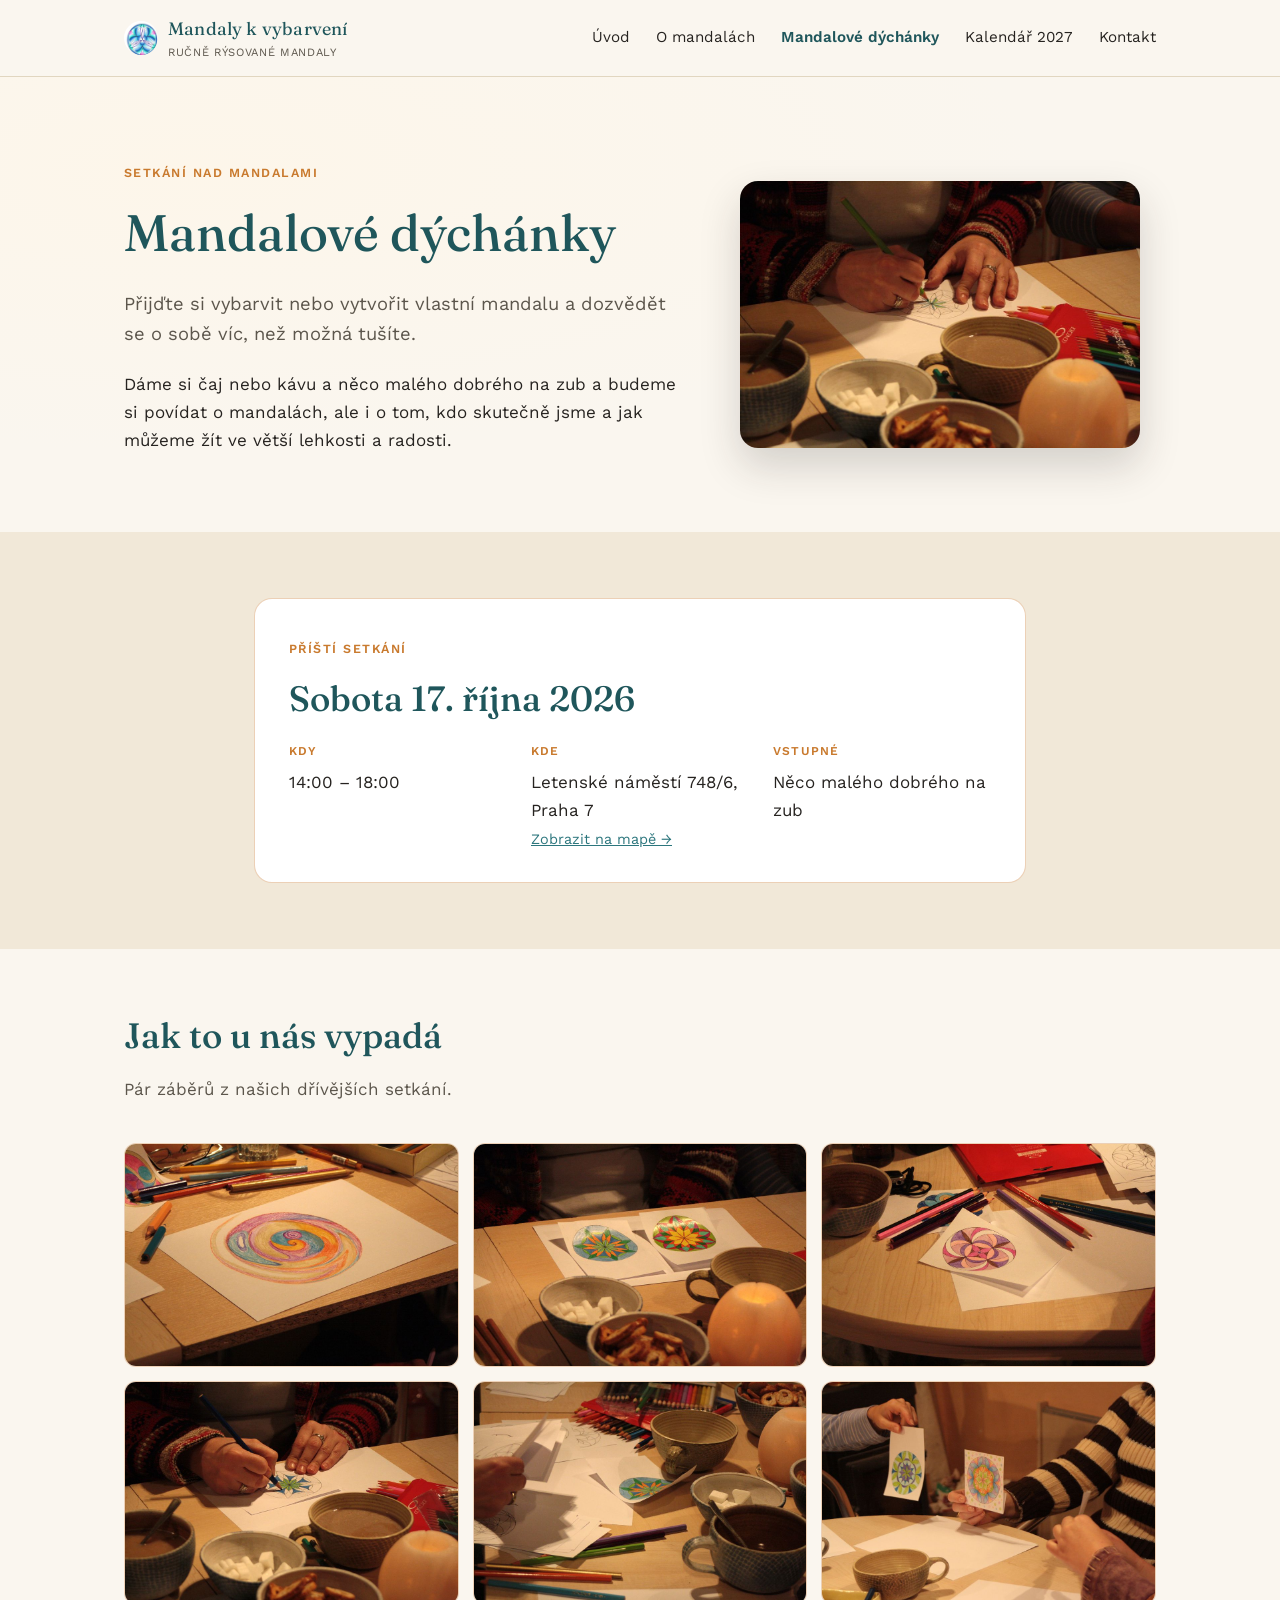
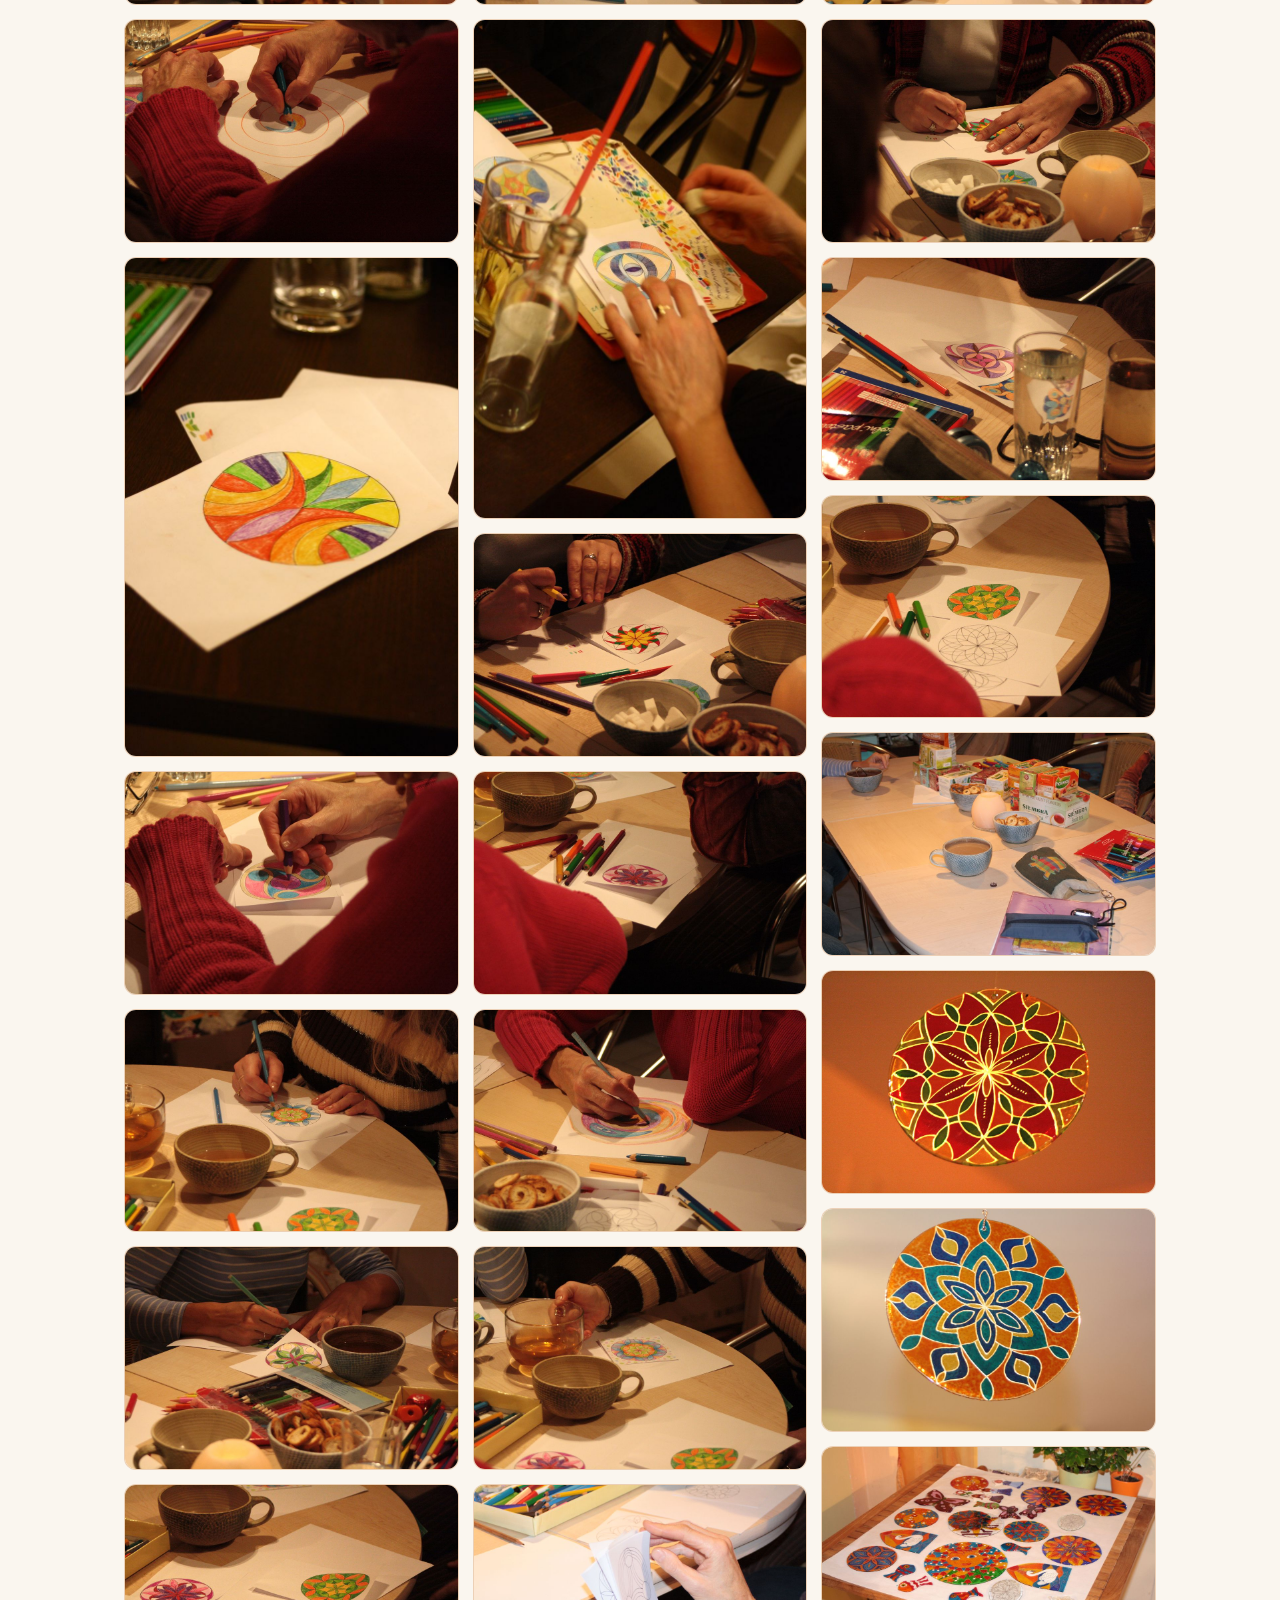
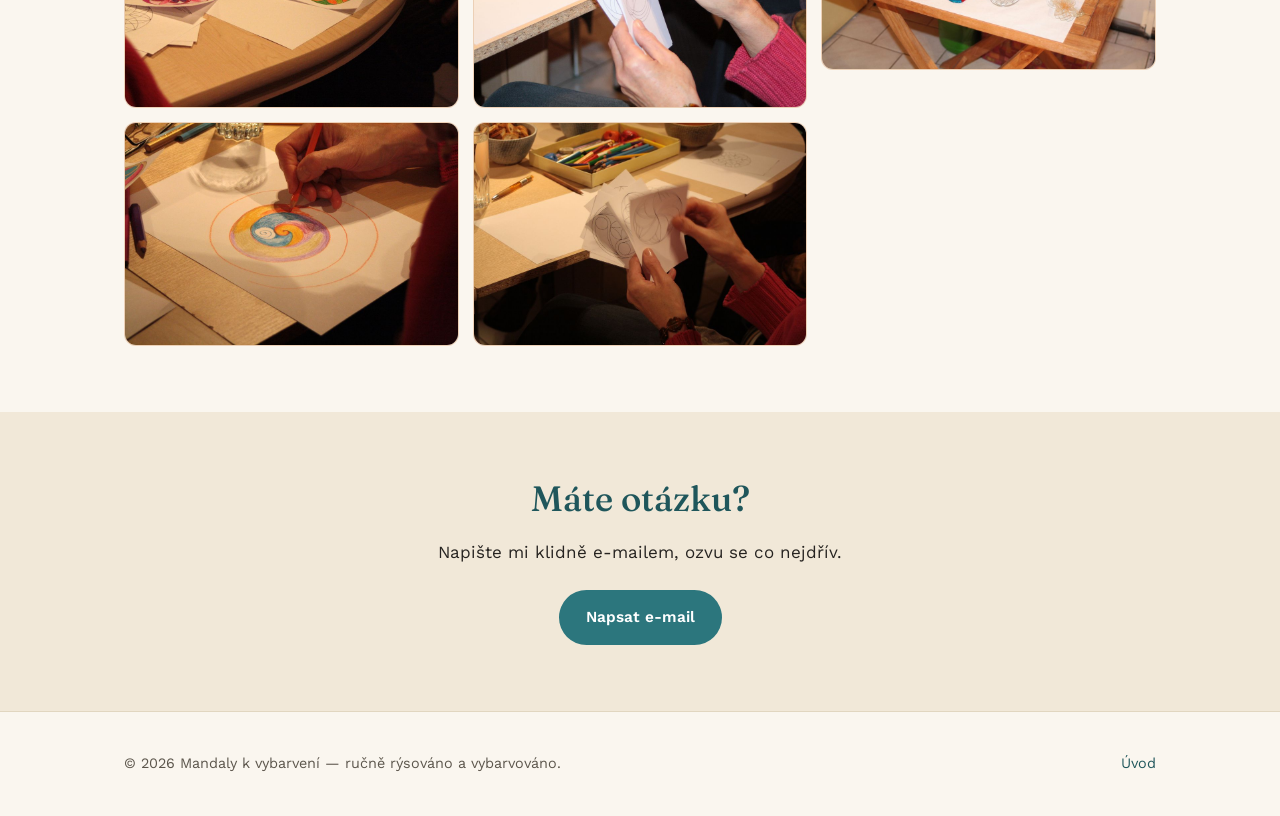
==== dychanky.html @ 91b12a10 "Přidat stránku Mandalové dýchánky s fotogalerií a termínem setkání - nová stránka dychanky.html (tex" ====
<!DOCTYPE html>
<html lang="cs">
<head>
<meta charset="UTF-8">
<meta name="viewport" content="width=device-width, initial-scale=1.0">
<title>Mandalové dýchánky — setkání nad mandalami | Mandaly k vybarvení</title>
<meta name="description" content="Mandalové dýchánky — přijďte si vybarvit nebo vytvořit vlastní mandalu, dát si čaj nebo kávu a povídat si o mandalách i o životě. Příští setkání 17. 10. 2026, Praha 7.">
<link rel="preconnect" href="https://fonts.googleapis.com">
<link rel="preconnect" href="https://fonts.gstatic.com" crossorigin>
<link href="https://fonts.googleapis.com/css2?family=Fraunces:opsz,wght@9..144,400;9..144,500;9..144,600&family=Work+Sans:wght@400;500;600&display=swap" rel="stylesheet">
<link rel="stylesheet" href="assets/style.css">
</head>
<body>

<header class="site-header">
  <div class="wrap">
    <a class="brand" href="index.html">
      <img class="mark" src="assets/logo-mark.jpg" alt="Mandaly k vybarvení — logo" width="34" height="34">
      <span>
        <span class="brand-name">Mandaly k vybarvení</span>
        <span class="brand-tagline">Ručně rýsované mandaly</span>
      </span>
    </a>
    <button class="nav-toggle" aria-label="Otevřít menu" onclick="document.querySelector('.main-nav').classList.toggle('open')">☰</button>
    <nav class="main-nav">
      <a href="index.html">Úvod</a>
      <a href="o-mandalach.html">O mandalách</a>
      <a href="dychanky.html" class="current">Mandalové dýchánky</a>
      <a href="kalendar.html">Kalendář 2027</a>
      <a href="index.html#kontakt">Kontakt</a>
    </nav>
  </div>
</header>

<section class="hero" style="padding-bottom:60px;">
  <div class="wrap hero-flex">
    <div class="hero-inner">
      <span class="eyebrow">Setkání nad mandalami</span>
      <h1>Mandalové dýchánky</h1>
      <p class="lede">Přijďte si vybarvit nebo vytvořit vlastní mandalu a dozvědět se o sobě víc, než možná tušíte.</p>
      <p>Dáme si čaj nebo kávu a něco malého dobrého na zub a budeme si povídat o mandalách, ale i o tom, kdo skutečně jsme a jak můžeme žít ve větší lehkosti a radosti.</p>
    </div>
    <div class="hero-photo wide">
      <img src="assets/dychanky/dychanek-02.jpg" alt="Vybarvování mandaly u šálku čaje" width="1000" height="667">
    </div>
  </div>
</section>

<section class="alt" id="setkani">
  <div class="wrap" style="max-width:820px;">
    <div class="event">
      <span class="eyebrow">Příští setkání</span>
      <h2>Sobota 17. října 2026</h2>
      <div class="event-facts">
        <div>
          <span class="label">Kdy</span>
          <p>14:00 – 18:00</p>
        </div>
        <div>
          <span class="label">Kde</span>
          <p>Letenské náměstí 748/6, Praha 7</p>
          <p><a href="https://www.google.com/maps/search/?api=1&amp;query=Letensk%C3%A9+n%C3%A1m%C4%9Bst%C3%AD+748%2F6+Praha+7" target="_blank" rel="noopener">Zobrazit na mapě →</a></p>
        </div>
        <div>
          <span class="label">Vstupné</span>
          <p>Něco malého dobrého na zub</p>
        </div>
      </div>
    </div>
  </div>
</section>

<section>
  <div class="wrap">
    <div class="section-head">
      <h2>Jak to u nás vypadá</h2>
      <p>Pár záběrů z našich dřívějších setkání.</p>
    </div>
    <div class="photo-wall">
      <img loading="lazy" src="assets/dychanky/dychanek-01.jpg" alt="Vybarvená spirálová mandala na stole" width="1000" height="667">
      <img loading="lazy" src="assets/dychanky/dychanek-03.jpg" alt="Vybarvování mandaly u čaje se svíčkou" width="1000" height="667">
      <img loading="lazy" src="assets/dychanky/dychanek-04.jpg" alt="Vybarvování mandaly pastelkami" width="1000" height="667">
      <img loading="lazy" src="assets/dychanky/dychanek-09.jpg" alt="Hotová barevná mandala na papíře" width="668" height="1000">
      <img loading="lazy" src="assets/dychanky/dychanek-05.jpg" alt="Vybarvování mandaly pastelkami" width="1000" height="667">
      <img loading="lazy" src="assets/dychanky/dychanek-06.jpg" alt="Vybarvování mandaly vedle šálku čaje" width="1000" height="667">
      <img loading="lazy" src="assets/dychanky/dychanek-07.jpg" alt="Stůl s pastelkami, čajem a mandalami" width="1000" height="667">
      <img loading="lazy" src="assets/dychanky/dychanek-08.jpg" alt="Dvě vybarvené mandaly na stole" width="1000" height="667">
      <img loading="lazy" src="assets/dychanky/dychanek-10.jpg" alt="Vybarvování spirálové mandaly" width="1000" height="667">
      <img loading="lazy" src="assets/dychanky/dychanek-11.jpg" alt="Vybarvené mandaly, čaj a svíčka na stole" width="1000" height="667">
      <img loading="lazy" src="assets/dychanky/dychanek-12.jpg" alt="Stůl s pastelkami a rozdělanými mandalami" width="1000" height="667">
      <img loading="lazy" src="assets/dychanky/dychanek-18.jpg" alt="Vybarvování mandaly na papíře" width="668" height="1000">
      <img loading="lazy" src="assets/dychanky/dychanek-13.jpg" alt="Vybarvování mandaly barevnými pastelkami" width="1000" height="667">
      <img loading="lazy" src="assets/dychanky/dychanek-14.jpg" alt="Vybarvená mandala a pastelky na stole" width="1000" height="667">
      <img loading="lazy" src="assets/dychanky/dychanek-15.jpg" alt="Vybarvování barevné spirálové mandaly" width="1000" height="667">
      <img loading="lazy" src="assets/dychanky/dychanek-16.jpg" alt="Čaj a vybarvené mandaly na stole" width="1000" height="667">
      <img loading="lazy" src="assets/dychanky/dychanek-19.jpg" alt="Ruce s kartičkami s mandalami" width="1000" height="667">
      <img loading="lazy" src="assets/dychanky/dychanek-20.jpg" alt="Prohlížení kartiček s mandalami" width="1000" height="667">
      <img loading="lazy" src="assets/dychanky/dychanek-17.jpg" alt="Vybarvená mandala na stole s pastelkami" width="1000" height="667">
      <img loading="lazy" src="assets/dychanky/dychanek-21.jpg" alt="Ukázka hotových vybarvených mandal" width="1000" height="667">
      <img loading="lazy" src="assets/dychanky/dychanek-22.jpg" alt="Vybarvování mandaly u čaje" width="1000" height="667">
      <img loading="lazy" src="assets/dychanky/dychanek-23.jpg" alt="Pastelky a vybarvená mandala" width="1000" height="667">
      <img loading="lazy" src="assets/dychanky/dychanek-24.jpg" alt="Vybarvená a nevybarvená mandala na stole" width="1000" height="667">
      <img loading="lazy" src="assets/dychanky/dychanek-28.jpg" alt="Prostřený stůl s čajem, kávou a pastelkami" width="1000" height="667">
      <img loading="lazy" src="assets/dychanky/dychanek-25.jpg" alt="Červená mandala malovaná na sklo" width="1000" height="667">
      <img loading="lazy" src="assets/dychanky/dychanek-26.jpg" alt="Modro-oranžová mandala malovaná na sklo" width="1000" height="667">
      <img loading="lazy" src="assets/dychanky/dychanek-27.jpg" alt="Stůl s mandalami malovanými na sklo" width="1000" height="667">
    </div>
  </div>
</section>

<section class="alt" id="kontakt">
  <div class="wrap" style="max-width:640px; text-align:center;">
    <h2>Máte otázku?</h2>
    <p>Napište mi klidně e-mailem, ozvu se co nejdřív.</p>
    <div class="btn-row" style="justify-content:center;">
      <a class="btn btn-primary" href="mailto:kajakofra@gmail.com?subject=Dotaz%20k%20Mandalov%C3%BDm%20d%C3%BDch%C3%A1nk%C5%AFm">Napsat e-mail</a>
    </div>
  </div>
</section>

<footer>
  <div class="wrap">
    <span>© <span id="year"></span> Mandaly k vybarvení — ručně rýsováno a vybarvováno.</span>
    <a href="index.html">Úvod</a>
  </div>
</footer>

<script>document.getElementById('year').textContent = new Date().getFullYear();</script>
</body>
</html>
---- assets/style.css ----
:root {
  --bg: #faf6ef;
  --bg-soft: #f1e8d8;
  --bg-card: #ffffff;
  --ink: #262320;
  --ink-soft: #5c564c;
  --ink-faint: #8a8271;
  --primary: #2c767d;
  --primary-dark: #1f565b;
  --accent: #c97a2e;
  --accent-soft: #ecd6b5;
  --line: #e1d6c0;
  --line-accent: rgba(201, 122, 46, 0.35);
  --max: 1080px;
  --radius: 18px;
}

* { box-sizing: border-box; }

html { scroll-behavior: smooth; }

body {
  margin: 0;
  background: var(--bg);
  color: var(--ink);
  font-family: "Work Sans", -apple-system, BlinkMacSystemFont, "Segoe UI", sans-serif;
  font-size: 17px;
  line-height: 1.65;
}

h1, h2, h3, .serif {
  font-family: "Fraunces", Georgia, serif;
  font-weight: 500;
  color: var(--primary-dark);
  line-height: 1.2;
  margin: 0 0 0.5em;
}

h1 { font-size: clamp(2.1rem, 4vw, 3.2rem); font-weight: 460; }
h2 { font-size: clamp(1.6rem, 3vw, 2.2rem); }
h3 { font-size: 1.25rem; }

p { margin: 0 0 1.1em; }

a { color: var(--primary); }

.wrap {
  max-width: var(--max);
  margin: 0 auto;
  padding: 0 24px;
}

/* Header */
.site-header {
  position: sticky;
  top: 0;
  z-index: 50;
  background: var(--bg);
  border-bottom: 1px solid var(--line);
}

.site-header .wrap {
  display: flex;
  align-items: center;
  justify-content: space-between;
  padding-top: 14px;
  padding-bottom: 14px;
  gap: 20px;
}

.brand {
  display: flex;
  align-items: center;
  gap: 10px;
  text-decoration: none;
  color: var(--primary-dark);
}

.brand .mark {
  width: 34px; height: 34px; flex: none;
  border-radius: 50%;
  object-fit: cover;
  display: block;
}

.brand-name {
  font-family: "Fraunces", serif;
  font-size: 1.12rem;
  letter-spacing: 0.01em;
}

.brand-tagline {
  display: block;
  font-family: "Work Sans", sans-serif;
  font-size: 0.7rem;
  letter-spacing: 0.06em;
  text-transform: uppercase;
  color: var(--ink-soft);
}

nav.main-nav { display: flex; align-items: center; gap: 26px; }

nav.main-nav a {
  text-decoration: none;
  color: var(--ink);
  font-size: 0.95rem;
}

nav.main-nav a.current { color: var(--primary-dark); font-weight: 600; }

.nav-toggle {
  display: none;
  background: none;
  border: none;
  font-size: 1.6rem;
  color: var(--primary-dark);
  cursor: pointer;
}

@media (max-width: 980px) {
  nav.main-nav {
    position: fixed;
    top: 0; left: 0; right: 0; bottom: 0;
    background: var(--bg);
    flex-direction: column;
    align-items: flex-start;
    padding: 96px 24px 24px;
    gap: 20px;
    visibility: hidden;
    opacity: 0;
    transition: opacity 0.2s ease;
    border-bottom: 1px solid var(--line);
  }
  nav.main-nav.open { visibility: visible; opacity: 1; }
  .nav-toggle { display: block; }
}

/* Buttons */
.btn {
  display: inline-block;
  padding: 14px 26px;
  border-radius: 999px;
  text-decoration: none;
  font-size: 0.96rem;
  font-weight: 600;
  transition: transform 0.15s ease, box-shadow 0.15s ease, background 0.15s ease;
  border: 1px solid transparent;
  text-align: center;
}

.btn:hover { transform: translateY(-1px); }

.btn-primary { background: var(--primary); color: #fff; }
.btn-primary:hover { background: var(--primary-dark); }

.btn-accent { background: var(--accent); color: #fff; }
.btn-accent:hover { background: #a9611f; }

.btn-ghost {
  background: transparent;
  border-color: var(--primary);
  color: var(--primary-dark);
}

.btn-row { display: flex; flex-wrap: wrap; gap: 14px; margin-top: 24px; }

.btn-small { padding: 9px 18px; font-size: 0.85rem; }

/* Hero */
.hero {
  position: relative;
  padding: 80px 0 90px;
  overflow: hidden;
  background: radial-gradient(ellipse at 15% 20%, #fdf6ea 0%, var(--bg) 55%);
}

.hero-flex {
  position: relative;
  display: flex;
  align-items: center;
  gap: 56px;
}

.hero-inner { flex: 1 1 480px; max-width: 560px; }

.hero-photo { flex: 0 0 auto; width: 320px; }

@media (max-width: 860px) {
  .hero-flex { flex-direction: column-reverse; gap: 36px; }
  .hero-inner { max-width: 100%; }
  .hero-photo { width: 240px; }
}

/* reveal circle: hover swaps black-and-white for colored */
.reveal {
  position: relative;
  aspect-ratio: 1 / 1;
  border-radius: 50%;
  overflow: hidden;
  box-shadow: 0 0 0 1px var(--line), 0 22px 50px -20px rgba(38, 35, 31, 0.3);
  cursor: pointer;
}

.reveal img {
  width: 100%; height: 100%; object-fit: cover;
  position: absolute; inset: 0;
}

.reveal .bw { opacity: 1; transition: opacity 0.7s ease; }
.reveal .col { opacity: 0; transition: opacity 0.7s ease; }
.reveal:hover .bw, .reveal.on .bw { opacity: 0; }
.reveal:hover .col, .reveal.on .col { opacity: 1; }

.reveal-tag {
  position: absolute; bottom: 14px; left: 50%; transform: translateX(-50%);
  background: rgba(250, 246, 239, 0.9);
  border: 1px solid var(--line); border-radius: 20px;
  padding: 6px 14px; font-size: 0.75rem;
  letter-spacing: 0.04em; color: var(--ink-soft);
  pointer-events: none;
}

.eyebrow {
  display: inline-block;
  font-size: 0.78rem;
  letter-spacing: 0.12em;
  text-transform: uppercase;
  color: var(--accent);
  font-weight: 600;
  margin-bottom: 18px;
}

.lede { font-size: 1.15rem; color: var(--ink-soft); max-width: 560px; }

/* Sections */
section { padding: 66px 0; }
section.alt { background: var(--bg-soft); }
.section-head { max-width: 640px; margin-bottom: 40px; }
.section-head p { color: var(--ink-soft); }

hr.rule { border: 0; border-top: 1px solid var(--line); margin: 0; }

/* Cards / grid */
.grid {
  display: grid;
  gap: 24px;
  grid-template-columns: repeat(auto-fit, minmax(230px, 1fr));
}

.card {
  background: var(--bg-card);
  border: 1px solid var(--line-accent);
  border-radius: var(--radius);
  padding: 28px;
}

.card h3 { margin-bottom: 10px; }
.card p:last-child { margin-bottom: 0; }

.grid-2 { grid-template-columns: 1fr 1fr; }
.grid-3 { grid-template-columns: 1fr 1fr 1fr; }
.grid-wide { grid-template-columns: 1.3fr 1fr; align-items: start; }
.grid-story { grid-template-columns: 220px 1fr; gap: 48px; }
.grid-about { grid-template-columns: 240px 1fr; gap: 36px; align-items: center; }

@media (max-width: 700px) {
  .grid-2, .grid-3, .grid-wide, .grid-story, .grid-about { grid-template-columns: 1fr; }
}

.about-photo {
  width: 100%;
  aspect-ratio: 1 / 1;
  object-fit: cover;
  border-radius: var(--radius);
  box-shadow: 0 18px 40px rgba(38, 35, 31, 0.18);
  display: block;
}

/* Event card (Mandalové dýchánky) */
.hero-photo.wide { width: 400px; }
.hero-photo.wide img {
  width: 100%;
  height: auto;
  aspect-ratio: 3 / 2;
  object-fit: cover;
  border-radius: var(--radius);
  box-shadow: 0 18px 40px rgba(38, 35, 31, 0.18);
  display: block;
}
@media (max-width: 860px) { .hero-photo.wide { width: 100%; max-width: 420px; } }

.event {
  background: var(--bg-card);
  border: 1px solid var(--line-accent);
  border-radius: var(--radius);
  padding: 34px 34px 30px;
}

.event h2 { margin-bottom: 22px; }

.event-facts {
  display: grid;
  gap: 24px;
  grid-template-columns: repeat(3, 1fr);
}

.event-facts .label {
  display: block;
  font-size: 0.75rem;
  letter-spacing: 0.1em;
  text-transform: uppercase;
  color: var(--accent);
  font-weight: 600;
  margin-bottom: 6px;
}

.event-facts p { margin: 0; }
.event-facts a { font-size: 0.9rem; }

@media (max-width: 700px) {
  .event { padding: 26px 22px; }
  .event-facts { grid-template-columns: 1fr; gap: 18px; }
}

/* Photo wall (masonry columns keep each photo's own proportions) */
.photo-wall { column-count: 3; column-gap: 14px; }

.photo-wall img {
  width: 100%;
  height: auto;
  display: block;
  margin: 0 0 14px;
  break-inside: avoid;
  border-radius: 12px;
  border: 1px solid var(--line-accent);
  background: #fff;
}

@media (max-width: 860px) { .photo-wall { column-count: 2; } }

/* Quotes */
.quote {
  background: var(--bg-card);
  border-left: 3px solid var(--accent);
  border-radius: 0 var(--radius) var(--radius) 0;
  padding: 22px 26px;
}

.quote p { font-style: italic; color: var(--ink); margin-bottom: 0; }

.quote-strip {
  display: grid;
  gap: 18px;
  grid-template-columns: repeat(auto-fit, minmax(240px, 1fr));
}

/* Nav / path cards on landing */
.path-grid {
  display: grid;
  gap: 24px;
  grid-template-columns: repeat(auto-fit, minmax(250px, 1fr));
}

.path-card {
  display: block;
  text-decoration: none;
  color: inherit;
  background: var(--bg-card);
  border: 1px solid var(--line-accent);
  border-radius: var(--radius);
  padding: 32px 28px;
  transition: box-shadow 0.2s ease, transform 0.2s ease;
}

.path-card:hover {
  box-shadow: 0 12px 30px rgba(38, 74, 74, 0.1);
  transform: translateY(-3px);
}

.path-card .kicker {
  font-size: 0.75rem;
  letter-spacing: 0.1em;
  text-transform: uppercase;
  color: var(--accent);
  font-weight: 600;
}

.path-card .arrow { color: var(--primary); font-weight: 600; }

/* Mandala image gallery */
.gallery {
  display: grid;
  gap: 20px;
  grid-template-columns: repeat(auto-fit, minmax(180px, 1fr));
}

.gallery img {
  width: 100%;
  aspect-ratio: 1 / 1;
  object-fit: cover;
  border-radius: var(--radius);
  border: 1px solid var(--line-accent);
  background: #fff;
  display: block;
}

/* Filmstrip: 12-month thumbnail grid */
.filmstrip-head {
  display: flex; justify-content: space-between; align-items: baseline;
  margin-bottom: 22px; flex-wrap: wrap; gap: 8px;
}

.filmstrip {
  display: grid;
  grid-template-columns: repeat(6, 1fr);
  gap: 14px;
}

@media (max-width: 860px) { .filmstrip { grid-template-columns: repeat(3, 1fr); } }
@media (max-width: 500px) { .filmstrip { grid-template-columns: repeat(2, 1fr); } }

.film-card {
  background: var(--bg-card);
  border: 1px solid var(--line-accent);
  border-radius: 8px;
  overflow: hidden;
}

.film-card img {
  width: 100%;
  aspect-ratio: 1 / 1;
  object-fit: cover;
  object-position: top;
  display: block;
}

.film-cap {
  display: flex; justify-content: space-between;
  padding: 8px 10px; font-size: 0.72rem;
  color: var(--ink-soft); letter-spacing: 0.02em;
}

/* Product / pricing cards */
.products {
  display: grid;
  gap: 20px;
  grid-template-columns: repeat(2, 1fr);
}

@media (max-width: 700px) {
  .products { grid-template-columns: 1fr; }
}

.product-card {
  background: var(--bg-card);
  border: 1px solid var(--line-accent);
  border-radius: var(--radius);
  padding: 26px 26px 24px;
  display: flex; flex-direction: column; gap: 14px;
}

.product-top { display: flex; justify-content: space-between; align-items: flex-start; gap: 10px; }

.tag {
  font-size: 0.68rem; letter-spacing: 0.06em; text-transform: uppercase;
  padding: 4px 10px; border-radius: 20px; white-space: nowrap;
  background: rgba(44, 118, 125, 0.12); color: var(--primary-dark);
  font-weight: 600;
}

.product-card .desc { color: var(--ink-soft); font-size: 0.92rem; flex: 1; }

.priceline {
  display: flex; align-items: baseline; gap: 8px;
  padding-top: 10px; border-top: 1px solid var(--line);
}

.priceline .price { font-size: 1.5rem; font-family: "Fraunces", serif; color: var(--ink); }
.priceline .priceunit { font-size: 0.78rem; color: var(--ink-faint); }

.btn-pair { display: flex; flex-direction: column; gap: 8px; }
.btn-pair .btn {
  display: flex; flex-direction: column; align-items: flex-start; gap: 2px;
  padding: 10px 18px; border-radius: 12px;
}
.btn-sub { font-size: 0.72rem; font-weight: 400; opacity: 0.85; }

/* Steps */
.steps {
  display: grid;
  grid-template-columns: repeat(3, 1fr);
  gap: 24px;
}

@media (max-width: 760px) { .steps { grid-template-columns: 1fr; } }

.step { border-top: 2px solid var(--primary); padding-top: 14px; }
.step .stepnum { font-size: 0.8rem; color: var(--primary); margin-bottom: 8px; font-weight: 600; letter-spacing: 0.04em; }
.step h4 { font-family: "Fraunces", serif; font-weight: 500; font-size: 1.1rem; margin-bottom: 6px; color: var(--primary-dark); }
.step p { color: var(--ink-soft); font-size: 0.92rem; margin: 0; }

/* FAQ */
.faq-item { border-bottom: 1px solid var(--line); }
.faq-item summary {
  width: 100%; list-style: none; cursor: pointer;
  padding: 18px 0; display: flex; justify-content: space-between; align-items: center; gap: 16px;
  font-family: "Work Sans", sans-serif; font-size: 1rem; font-weight: 600; color: var(--ink);
}
.faq-item summary::-webkit-details-marker { display: none; }
.faq-item .plus { color: var(--primary); font-size: 1.2rem; flex: none; transition: transform 0.2s ease; }
.faq-item[open] .plus { transform: rotate(45deg); }
.faq-a { padding: 0 0 20px; color: var(--ink-soft); font-size: 0.92rem; max-width: 64ch; }

/* Footer */
footer {
  border-top: 1px solid var(--line);
  padding: 40px 0;
  color: var(--ink-soft);
  font-size: 0.9rem;
}

footer .wrap {
  display: flex;
  flex-wrap: wrap;
  gap: 16px;
  justify-content: space-between;
  align-items: center;
}

footer a { color: var(--primary-dark); text-decoration: none; }
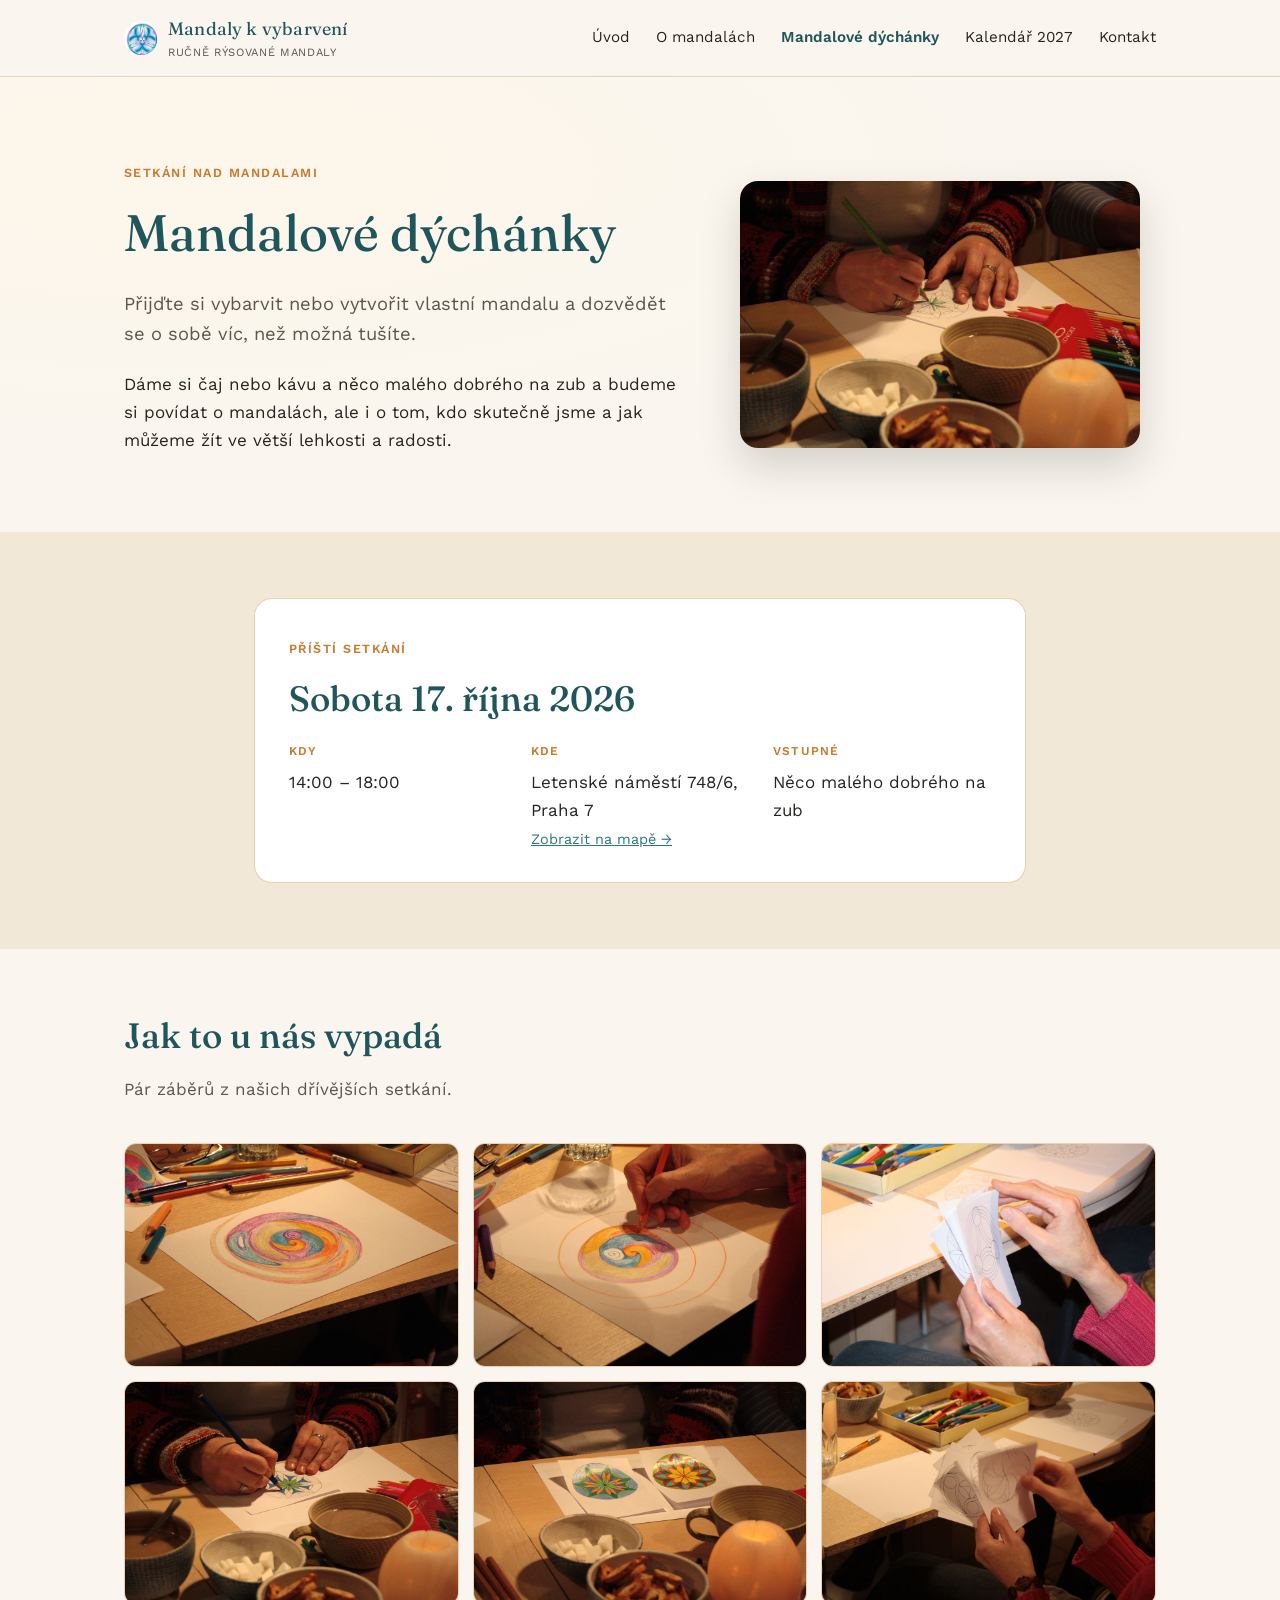
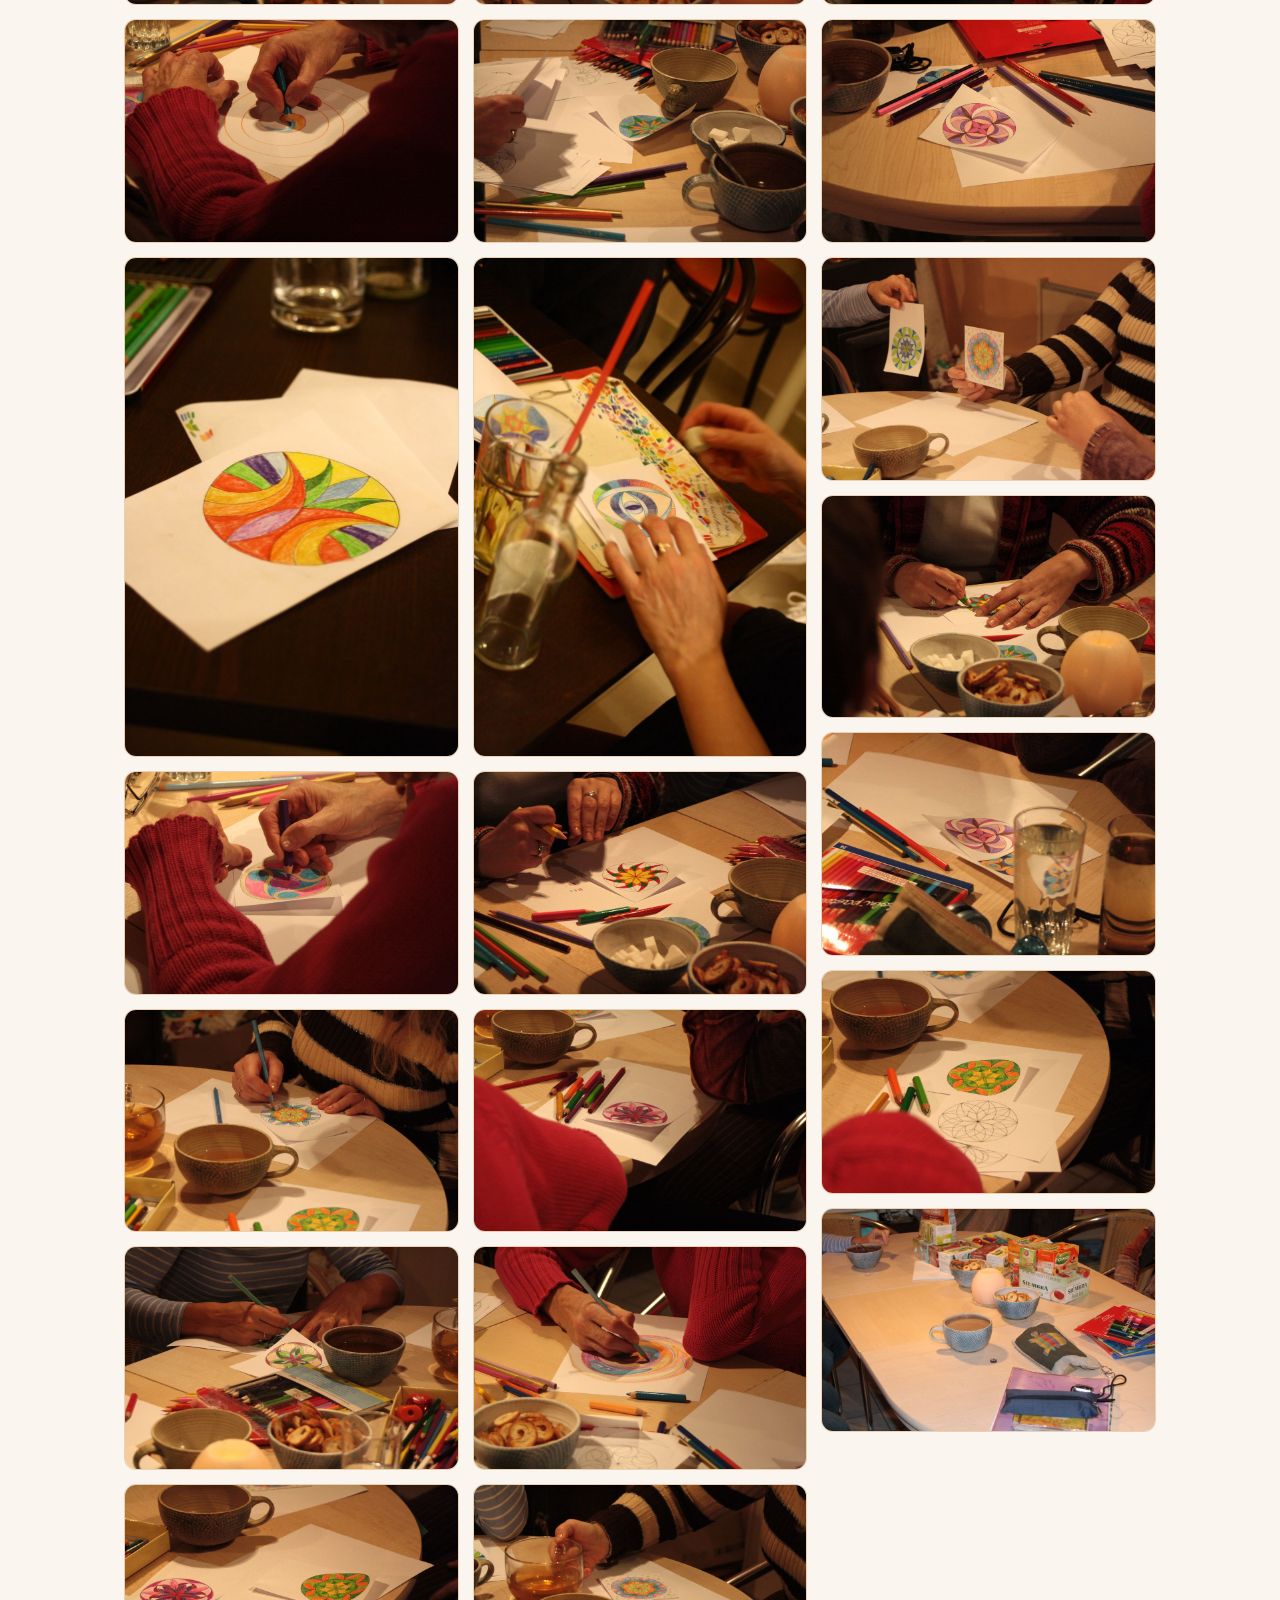
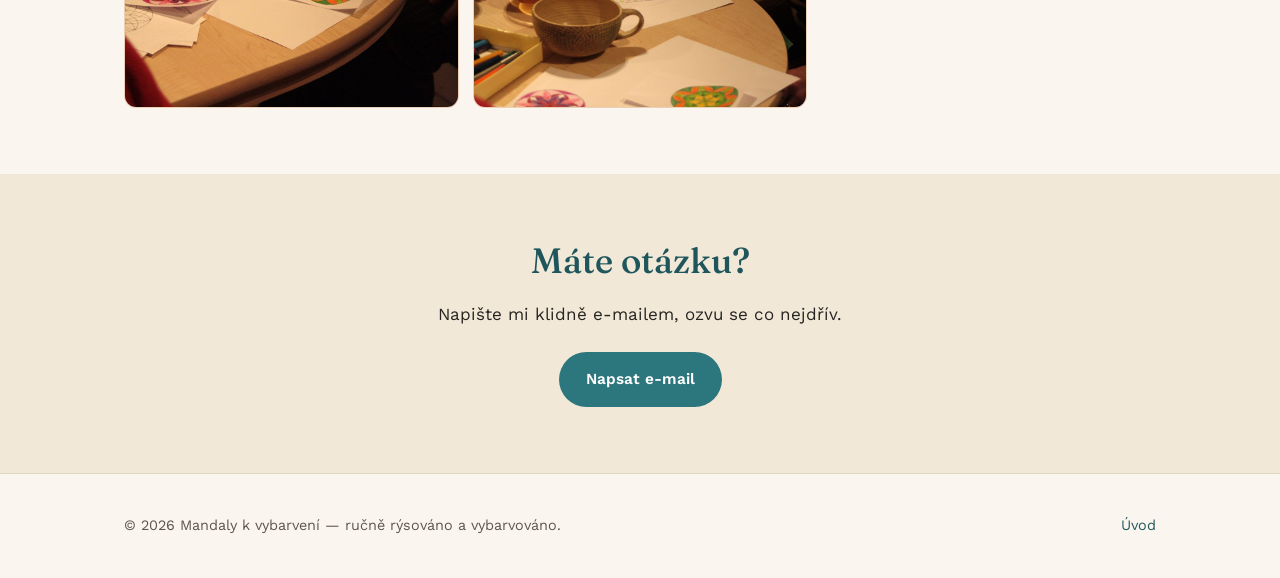
==== commit 4692a0a6: "Vyřadit skleněné mandaly z galerie, přidat kartu Mandalové dýchánky na úvodní stránku Co-Authored-By" ====
--- a/dychanky.html
+++ b/dychanky.html
@@ -101,9 +101,6 @@
       <img loading="lazy" src="assets/dychanky/dychanek-23.jpg" alt="Pastelky a vybarvená mandala" width="1000" height="667">
       <img loading="lazy" src="assets/dychanky/dychanek-24.jpg" alt="Vybarvená a nevybarvená mandala na stole" width="1000" height="667">
       <img loading="lazy" src="assets/dychanky/dychanek-28.jpg" alt="Prostřený stůl s čajem, kávou a pastelkami" width="1000" height="667">
-      <img loading="lazy" src="assets/dychanky/dychanek-25.jpg" alt="Červená mandala malovaná na sklo" width="1000" height="667">
-      <img loading="lazy" src="assets/dychanky/dychanek-26.jpg" alt="Modro-oranžová mandala malovaná na sklo" width="1000" height="667">
-      <img loading="lazy" src="assets/dychanky/dychanek-27.jpg" alt="Stůl s mandalami malovanými na sklo" width="1000" height="667">
     </div>
   </div>
 </section>
--- a/assets/style.css
+++ b/assets/style.css
@@ -358,8 +358,11 @@
 .path-grid {
   display: grid;
   gap: 24px;
-  grid-template-columns: repeat(auto-fit, minmax(250px, 1fr));
-}
+  grid-template-columns: repeat(4, 1fr);
+}
+
+@media (max-width: 1040px) { .path-grid { grid-template-columns: repeat(2, 1fr); } }
+@media (max-width: 560px) { .path-grid { grid-template-columns: 1fr; } }
 
 .path-card {
   display: block;
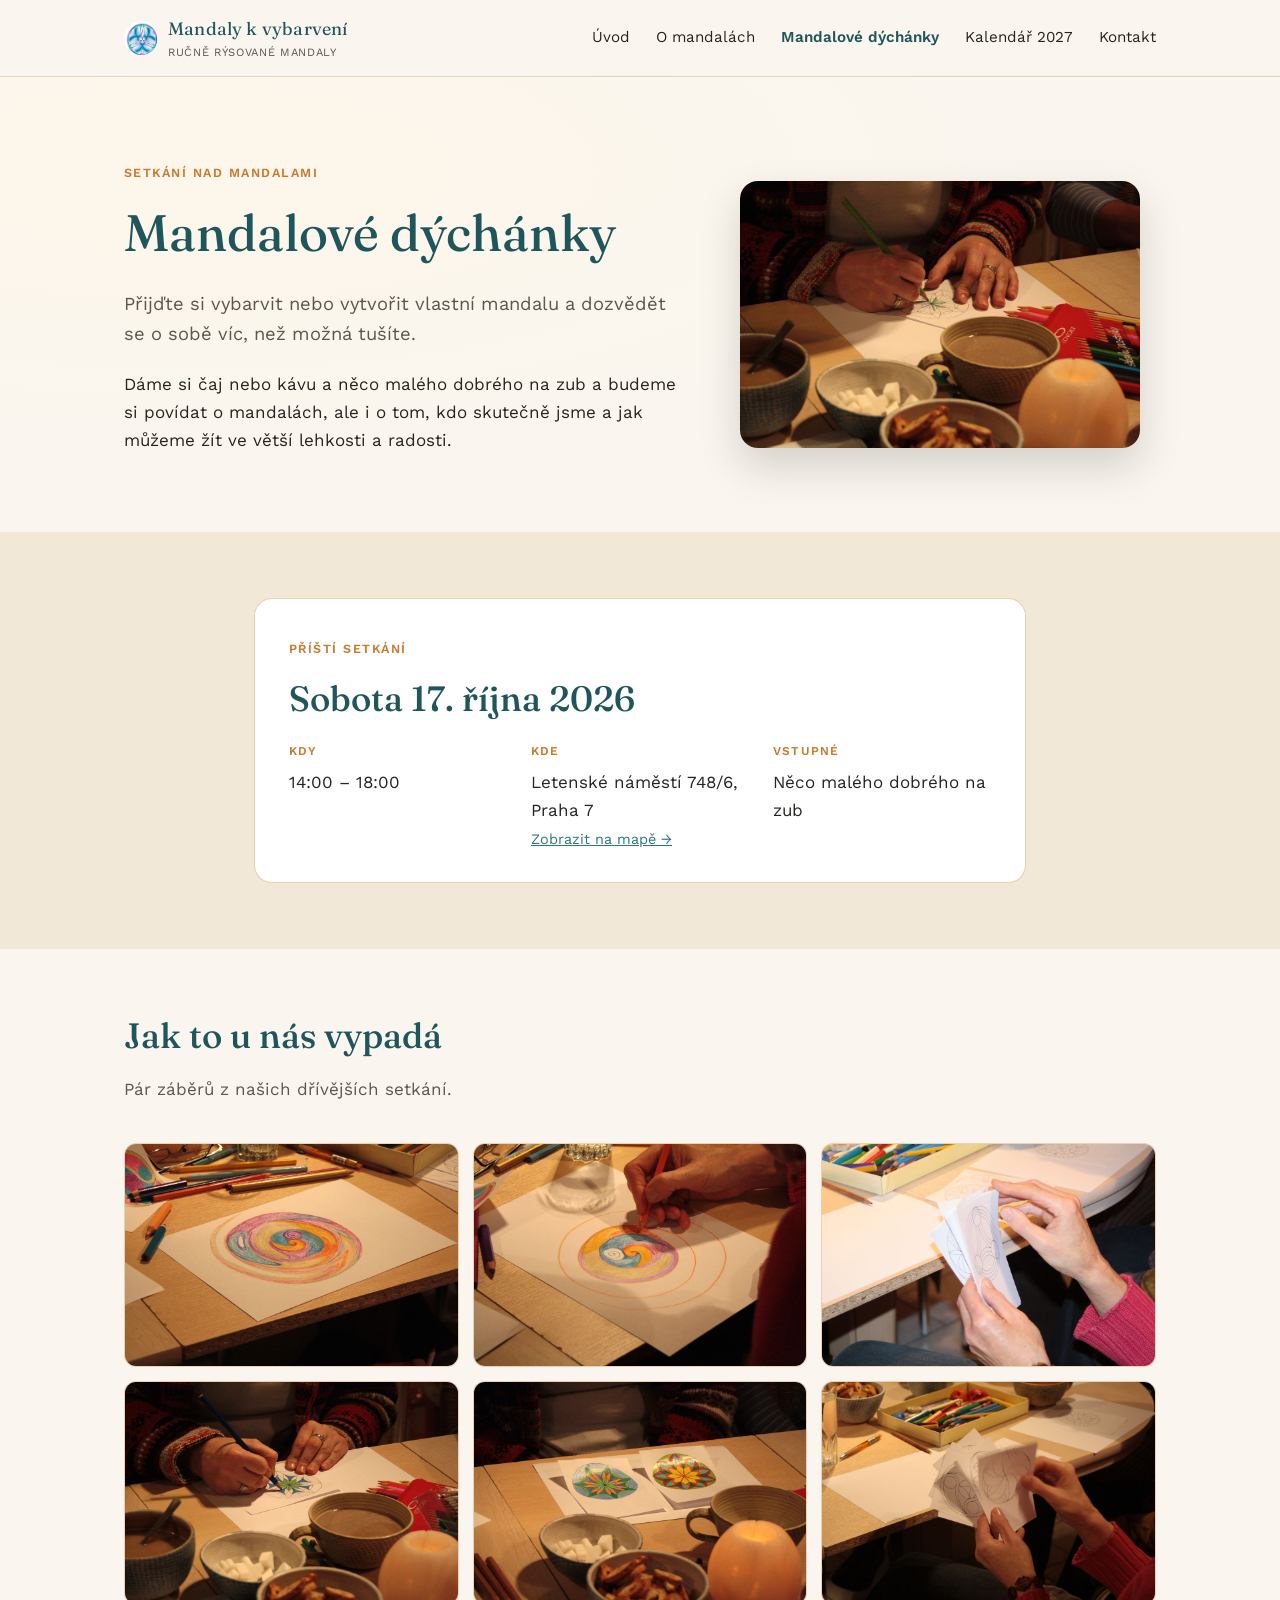
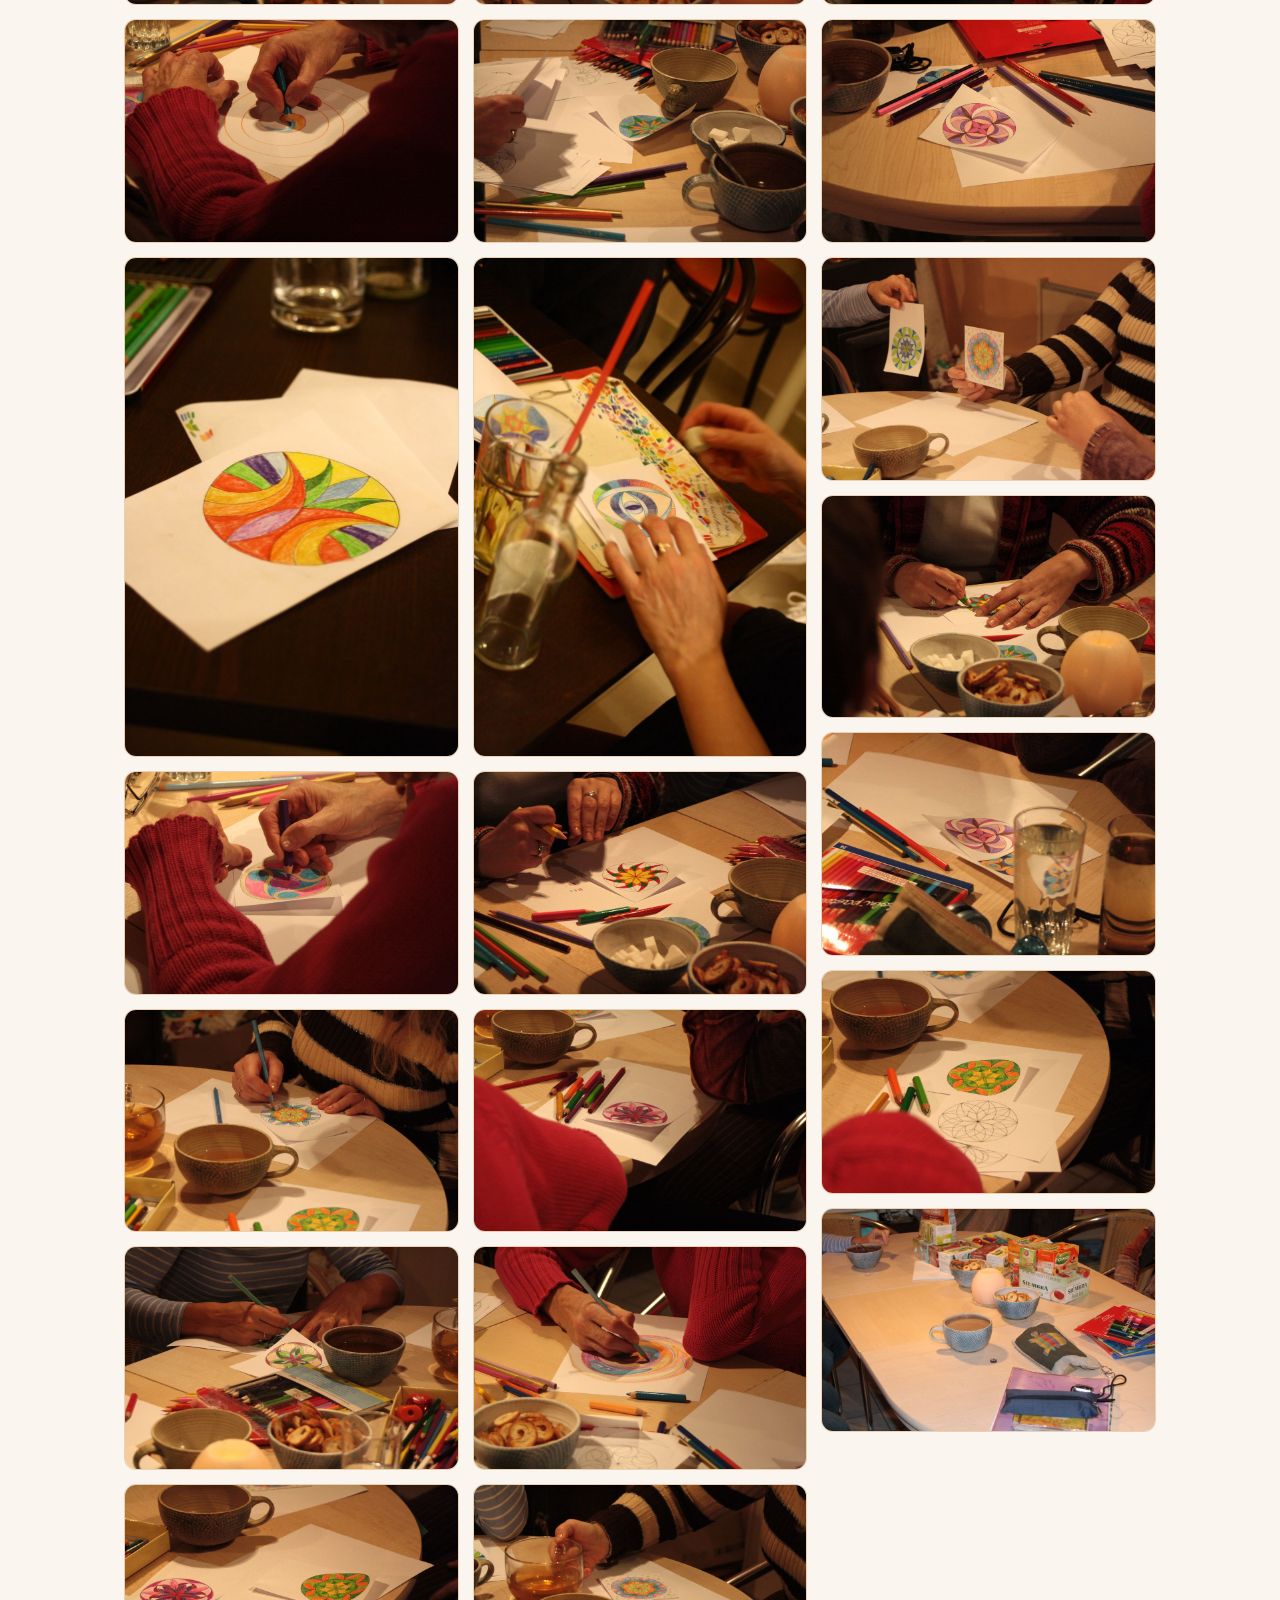
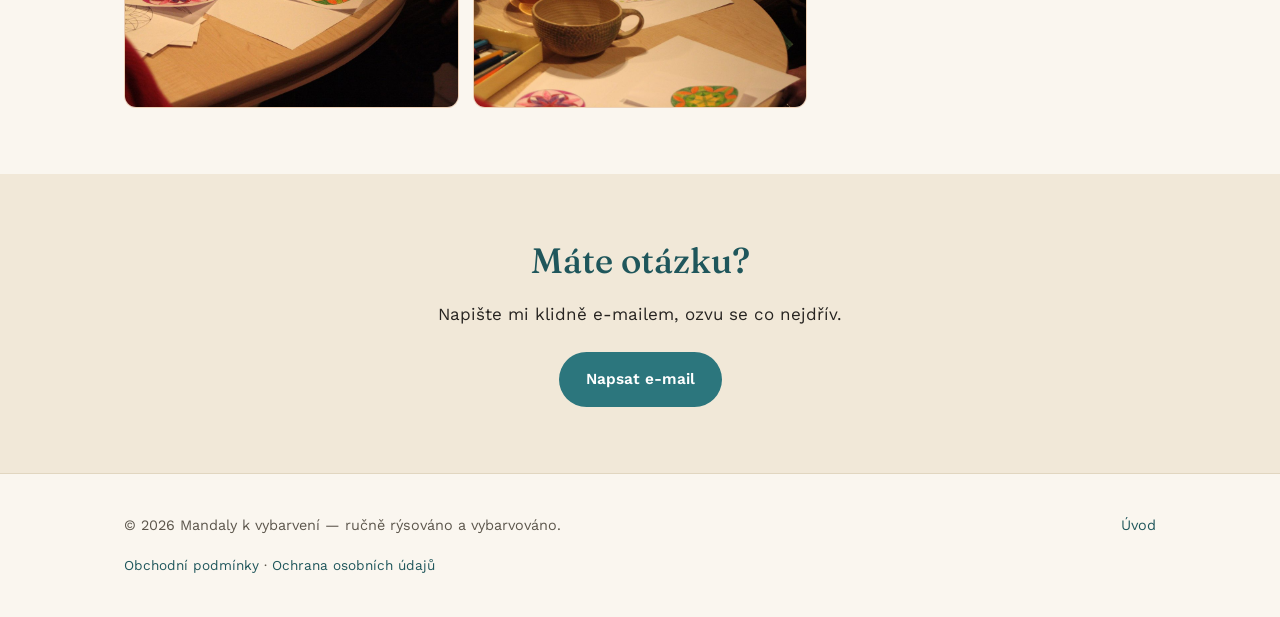
==== commit a833d84b: "Přidat obchodní podmínky a zásady ochrany osobních údajů, odkazy v patičce Co-Authored-By: Claude So" ====
--- a/dychanky.html
+++ b/dychanky.html
@@ -119,6 +119,7 @@
   <div class="wrap">
     <span>© <span id="year"></span> Mandaly k vybarvení — ručně rýsováno a vybarvováno.</span>
     <a href="index.html">Úvod</a>
+    <span class="footer-legal"><a href="obchodni-podminky.html">Obchodní podmínky</a> · <a href="ochrana-udaju.html">Ochrana osobních údajů</a></span>
   </div>
 </footer>
 
--- a/assets/style.css
+++ b/assets/style.css
@@ -338,6 +338,31 @@
 
 @media (max-width: 860px) { .photo-wall { column-count: 2; } }
 
+/* Legal pages (obchodní podmínky, ochrana údajů) */
+.legal p, .legal li { color: var(--ink); }
+.legal h2.clause-h { font-size: 1.25rem; margin: 2.2em 0 0.7em; display: flex; gap: 14px; }
+.legal .num { color: var(--accent); font-weight: 600; flex: none; width: 3.2rem; font-family: "Work Sans", sans-serif; font-size: 0.95rem; }
+.legal h2.clause-h .num { font-size: 1.1rem; }
+.legal h3 { font-size: 1.05rem; margin: 1.6em 0 0.5em; font-family: "Work Sans", sans-serif; font-weight: 600; }
+.legal h3.clause-sub { display: flex; gap: 14px; }
+.legal .clause { display: flex; gap: 14px; margin: 0 0 0.9em; }
+.legal .clause > div { flex: 1; min-width: 0; }
+.legal .clause.l2 { margin-left: calc(3.2rem + 14px); }
+.legal ul { margin: 0 0 1.1em calc(3.2rem + 14px); padding-left: 1.1em; }
+.legal li { margin-bottom: 0.45em; }
+.legal > p, .legal > h3 { margin-left: calc(3.2rem + 14px); }
+.table-wrap { overflow-x: auto; margin: 0 0 1.4em; }
+.legal table { border-collapse: collapse; width: 100%; font-size: 0.92rem; background: var(--bg-card); }
+.legal th, .legal td { border: 1px solid var(--line-accent); padding: 10px 12px; text-align: left; vertical-align: top; }
+.legal th { background: var(--bg-soft); font-weight: 600; }
+.footer-legal { flex: 1 0 100%; font-size: 0.85rem; }
+@media (max-width: 700px) {
+  .legal .num { width: 2.6rem; }
+  .legal .clause.l2 { margin-left: calc(2.6rem + 14px); }
+  .legal > p, .legal > h3 { margin-left: 0; }
+  .legal ul { margin-left: 1em; }
+}
+
 /* Quotes */
 .quote {
   background: var(--bg-card);
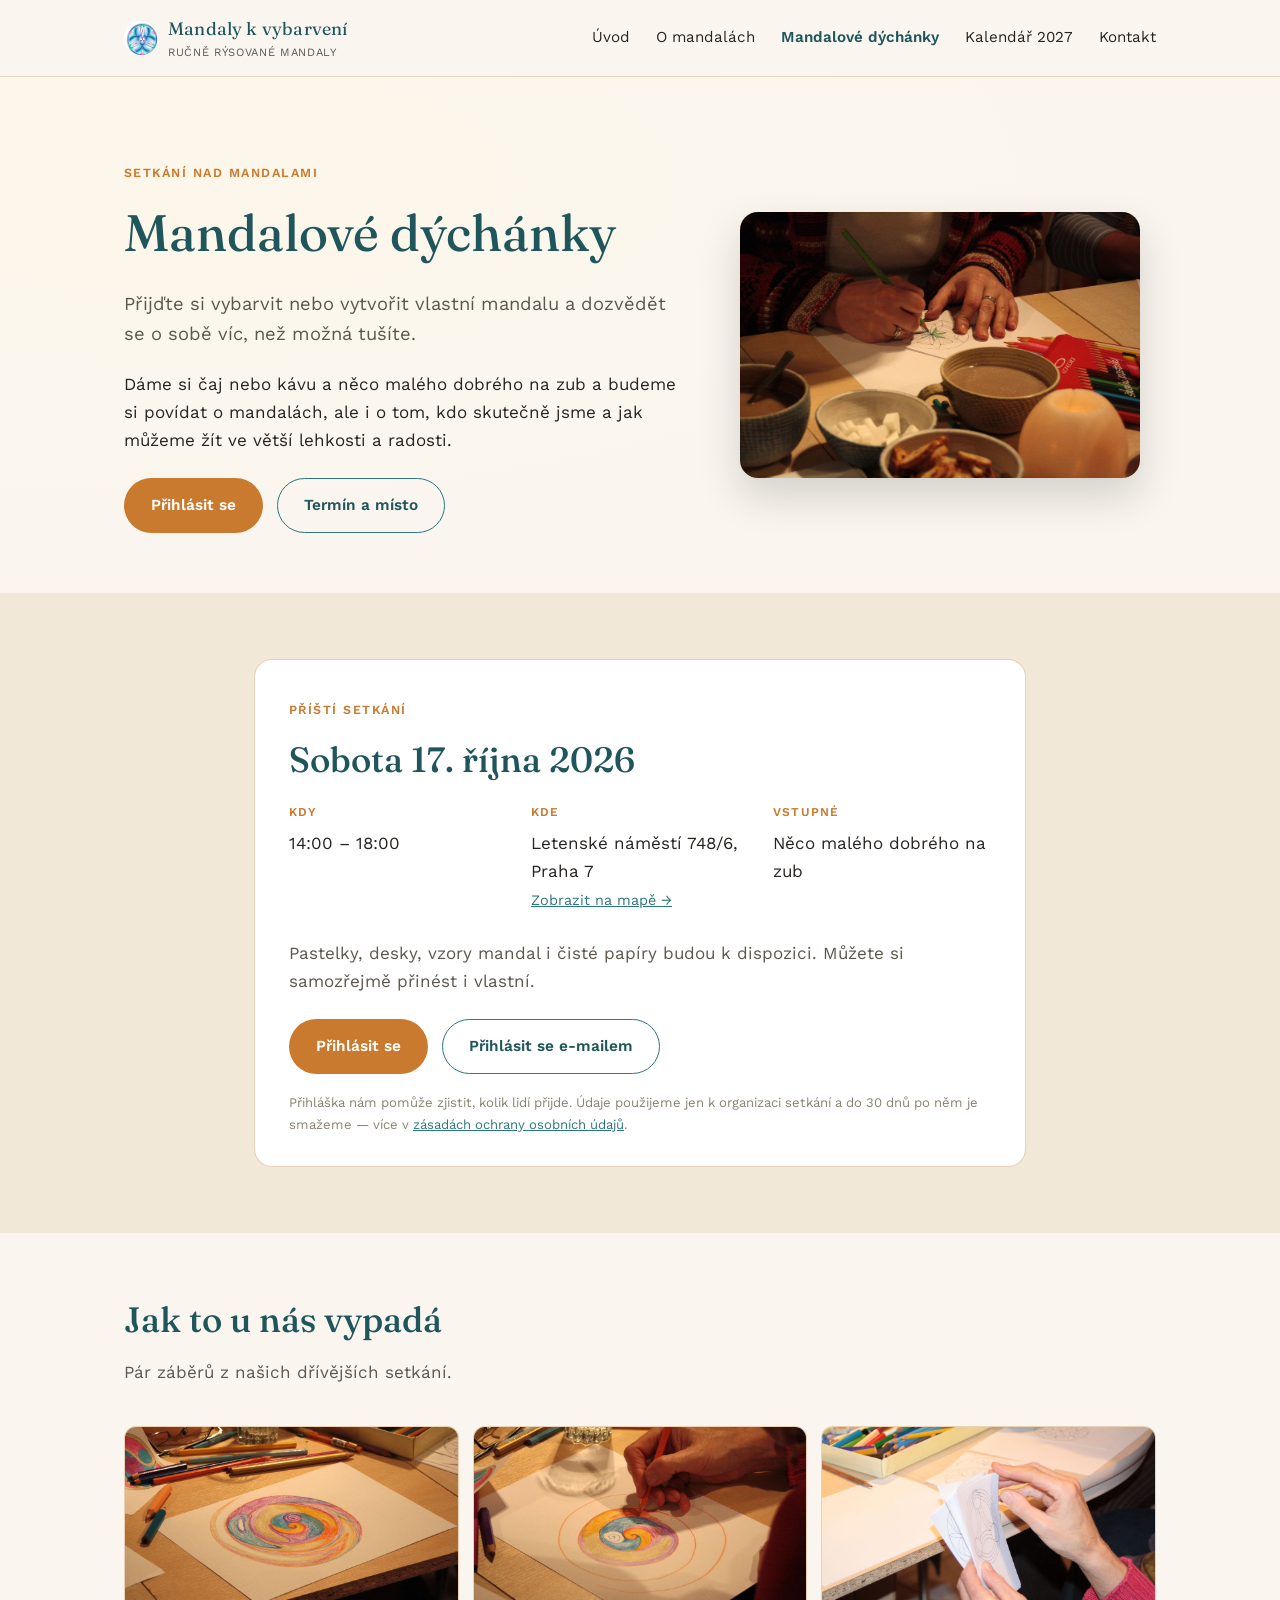
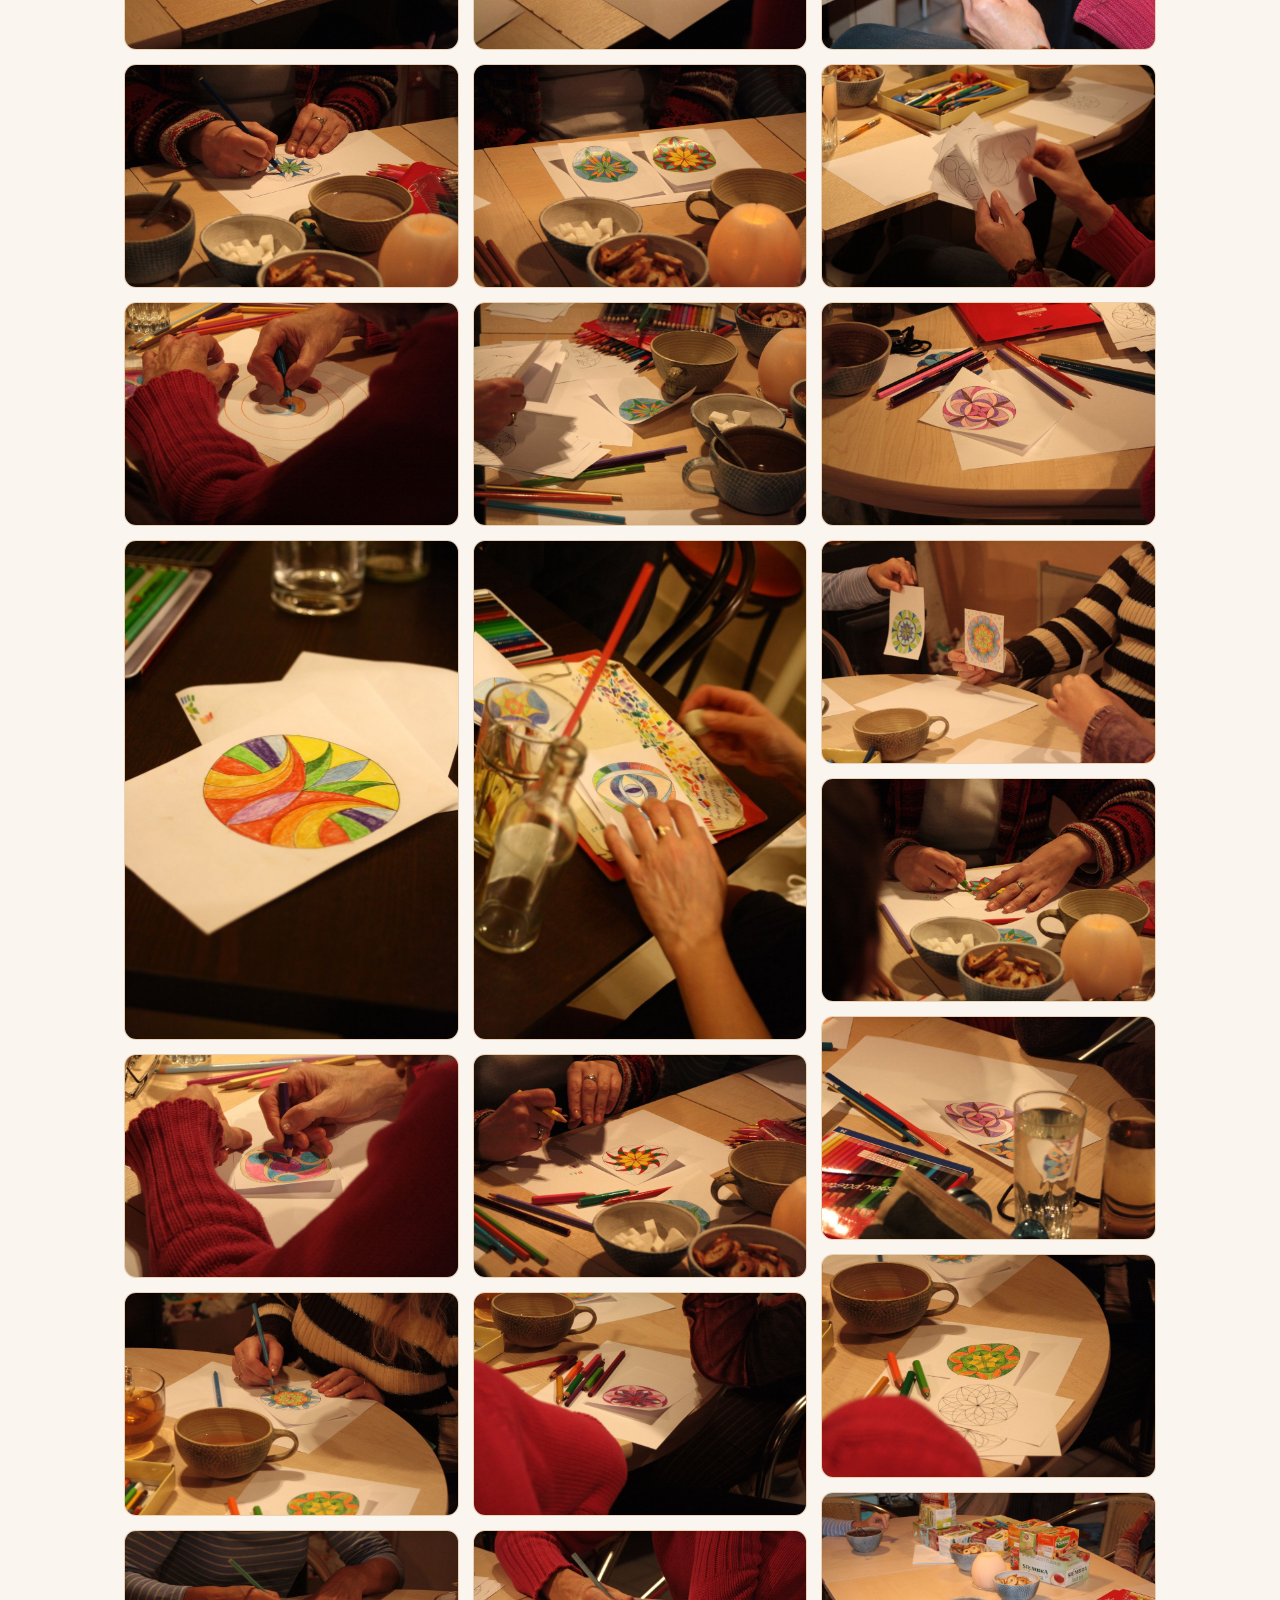
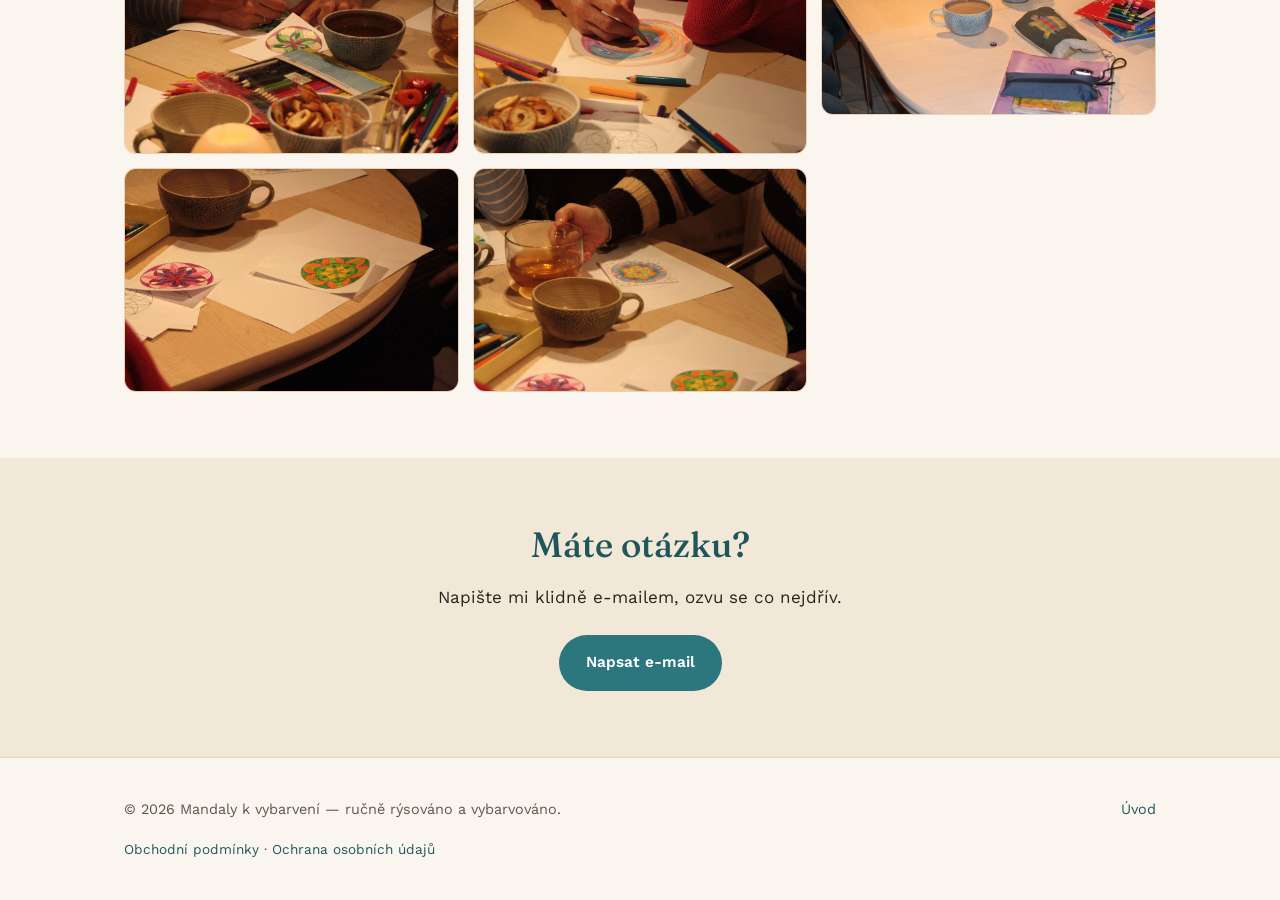
==== commit dc1fc01f: "Napojit přihlášku na Mandalové dýchánky, doplnit informace o pomůckách a ochraně údajů Co-Authored-B" ====
--- a/dychanky.html
+++ b/dychanky.html
@@ -39,6 +39,10 @@
       <h1>Mandalové dýchánky</h1>
       <p class="lede">Přijďte si vybarvit nebo vytvořit vlastní mandalu a dozvědět se o sobě víc, než možná tušíte.</p>
       <p>Dáme si čaj nebo kávu a něco malého dobrého na zub a budeme si povídat o mandalách, ale i o tom, kdo skutečně jsme a jak můžeme žít ve větší lehkosti a radosti.</p>
+      <div class="btn-row">
+        <a class="btn btn-accent" href="https://docs.google.com/forms/d/e/1FAIpQLSf0YW06lZc1OEmEF84vN3AP3RNbkjb6KkCi9llHg4GrzHF8ig/viewform" target="_blank" rel="noopener">Přihlásit se</a>
+        <a class="btn btn-ghost" href="#setkani">Termín a místo</a>
+      </div>
     </div>
     <div class="hero-photo wide">
       <img src="assets/dychanky/dychanek-02.jpg" alt="Vybarvování mandaly u šálku čaje" width="1000" height="667">
@@ -66,6 +70,12 @@
           <p>Něco malého dobrého na zub</p>
         </div>
       </div>
+      <p class="event-note">Pastelky, desky, vzory mandal i čisté papíry budou k dispozici. Můžete si samozřejmě přinést i vlastní.</p>
+      <div class="btn-row">
+        <a class="btn btn-accent" href="https://docs.google.com/forms/d/e/1FAIpQLSf0YW06lZc1OEmEF84vN3AP3RNbkjb6KkCi9llHg4GrzHF8ig/viewform" target="_blank" rel="noopener">Přihlásit se</a>
+        <a class="btn btn-ghost" href="mailto:kajakofra@gmail.com?subject=P%C5%99ihl%C3%A1%C5%A1ka%20na%20Mandalov%C3%A9%20d%C3%BDch%C3%A1nky%2017.%2010.%202026&amp;body=Jm%C3%A9no%20a%20p%C5%99%C3%ADjmen%C3%AD%3A%0D%0APo%C4%8Det%20osob%3A%0D%0A">Přihlásit se e-mailem</a>
+      </div>
+      <p class="event-privacy">Přihláška nám pomůže zjistit, kolik lidí přijde. Údaje použijeme jen k organizaci setkání a do 30 dnů po něm je smažeme — více v <a href="ochrana-udaju.html">zásadách ochrany osobních údajů</a>.</p>
     </div>
   </div>
 </section>
--- a/assets/style.css
+++ b/assets/style.css
@@ -316,6 +316,8 @@
 
 .event-facts p { margin: 0; }
 .event-facts a { font-size: 0.9rem; }
+.event-note { margin: 26px 0 0; color: var(--ink-soft); }
+.event-privacy { margin: 18px 0 0; font-size: 0.82rem; color: var(--ink-faint); }
 
 @media (max-width: 700px) {
   .event { padding: 26px 22px; }
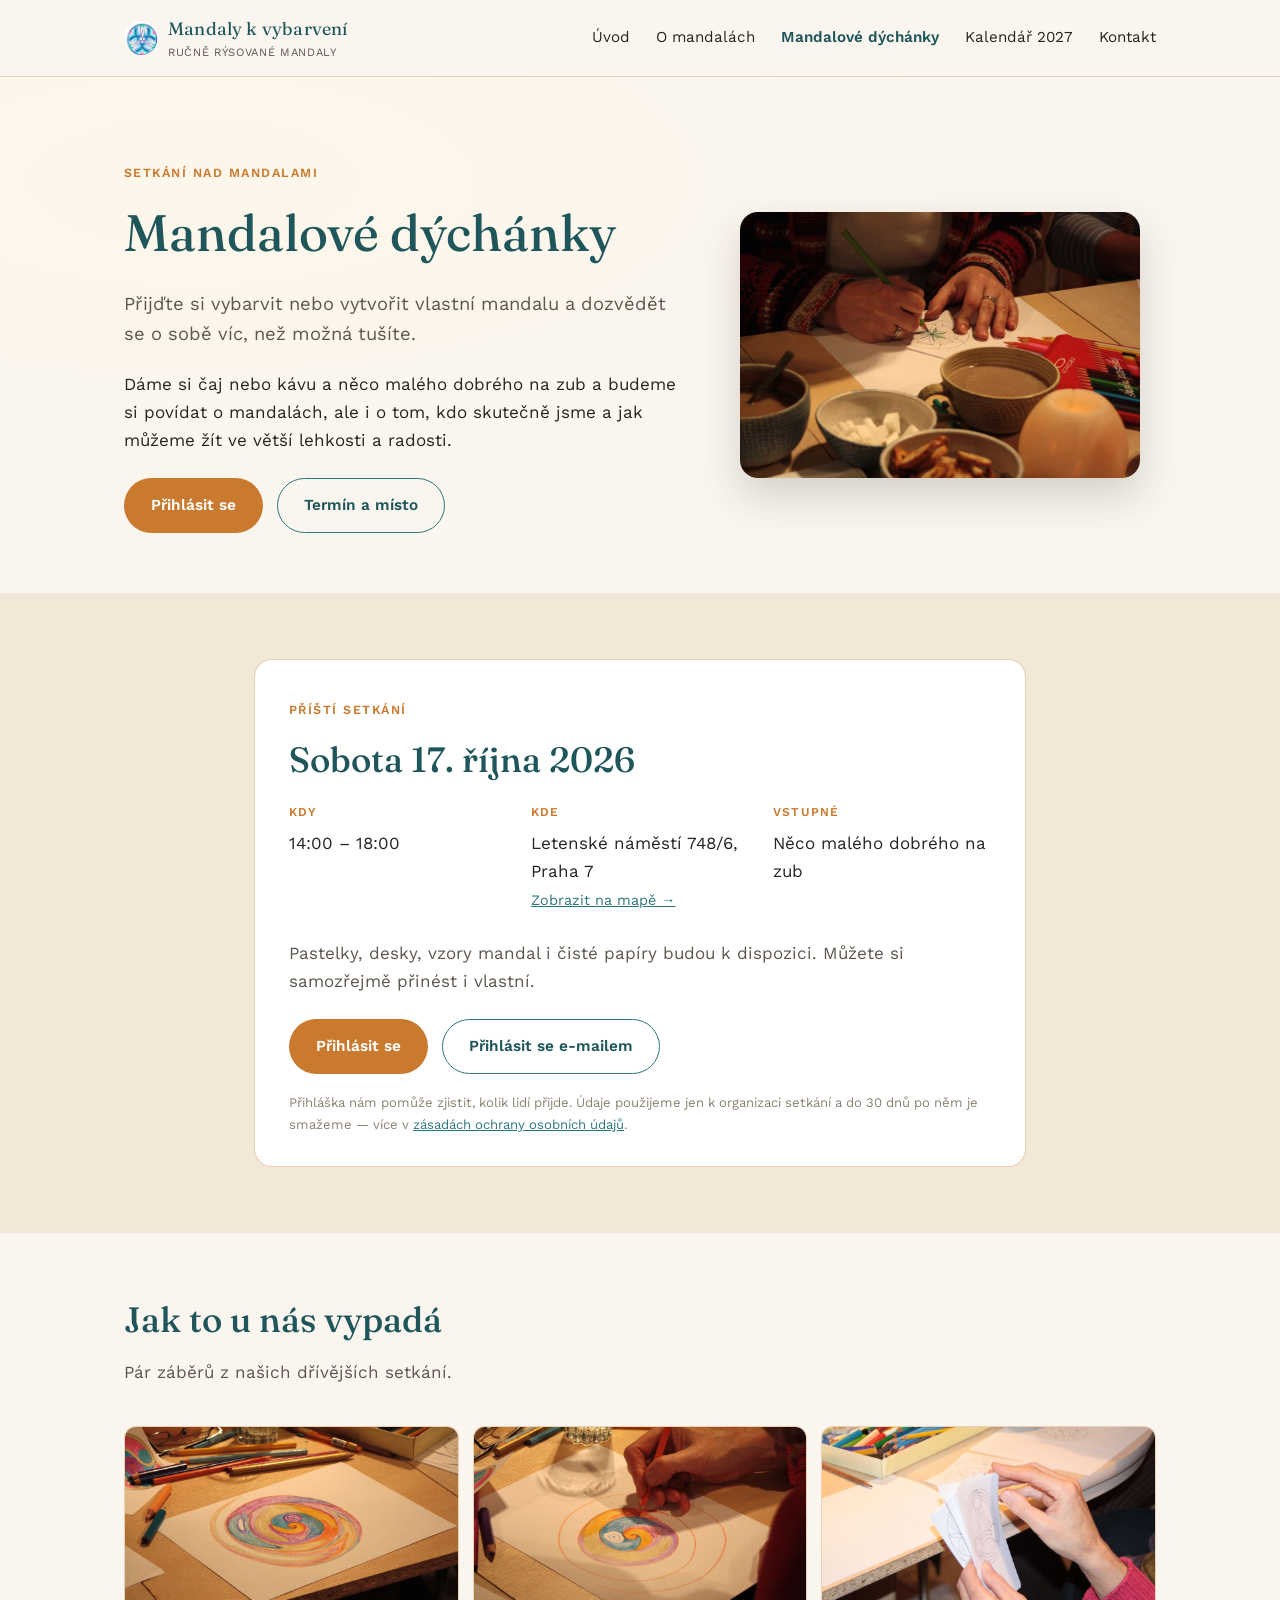
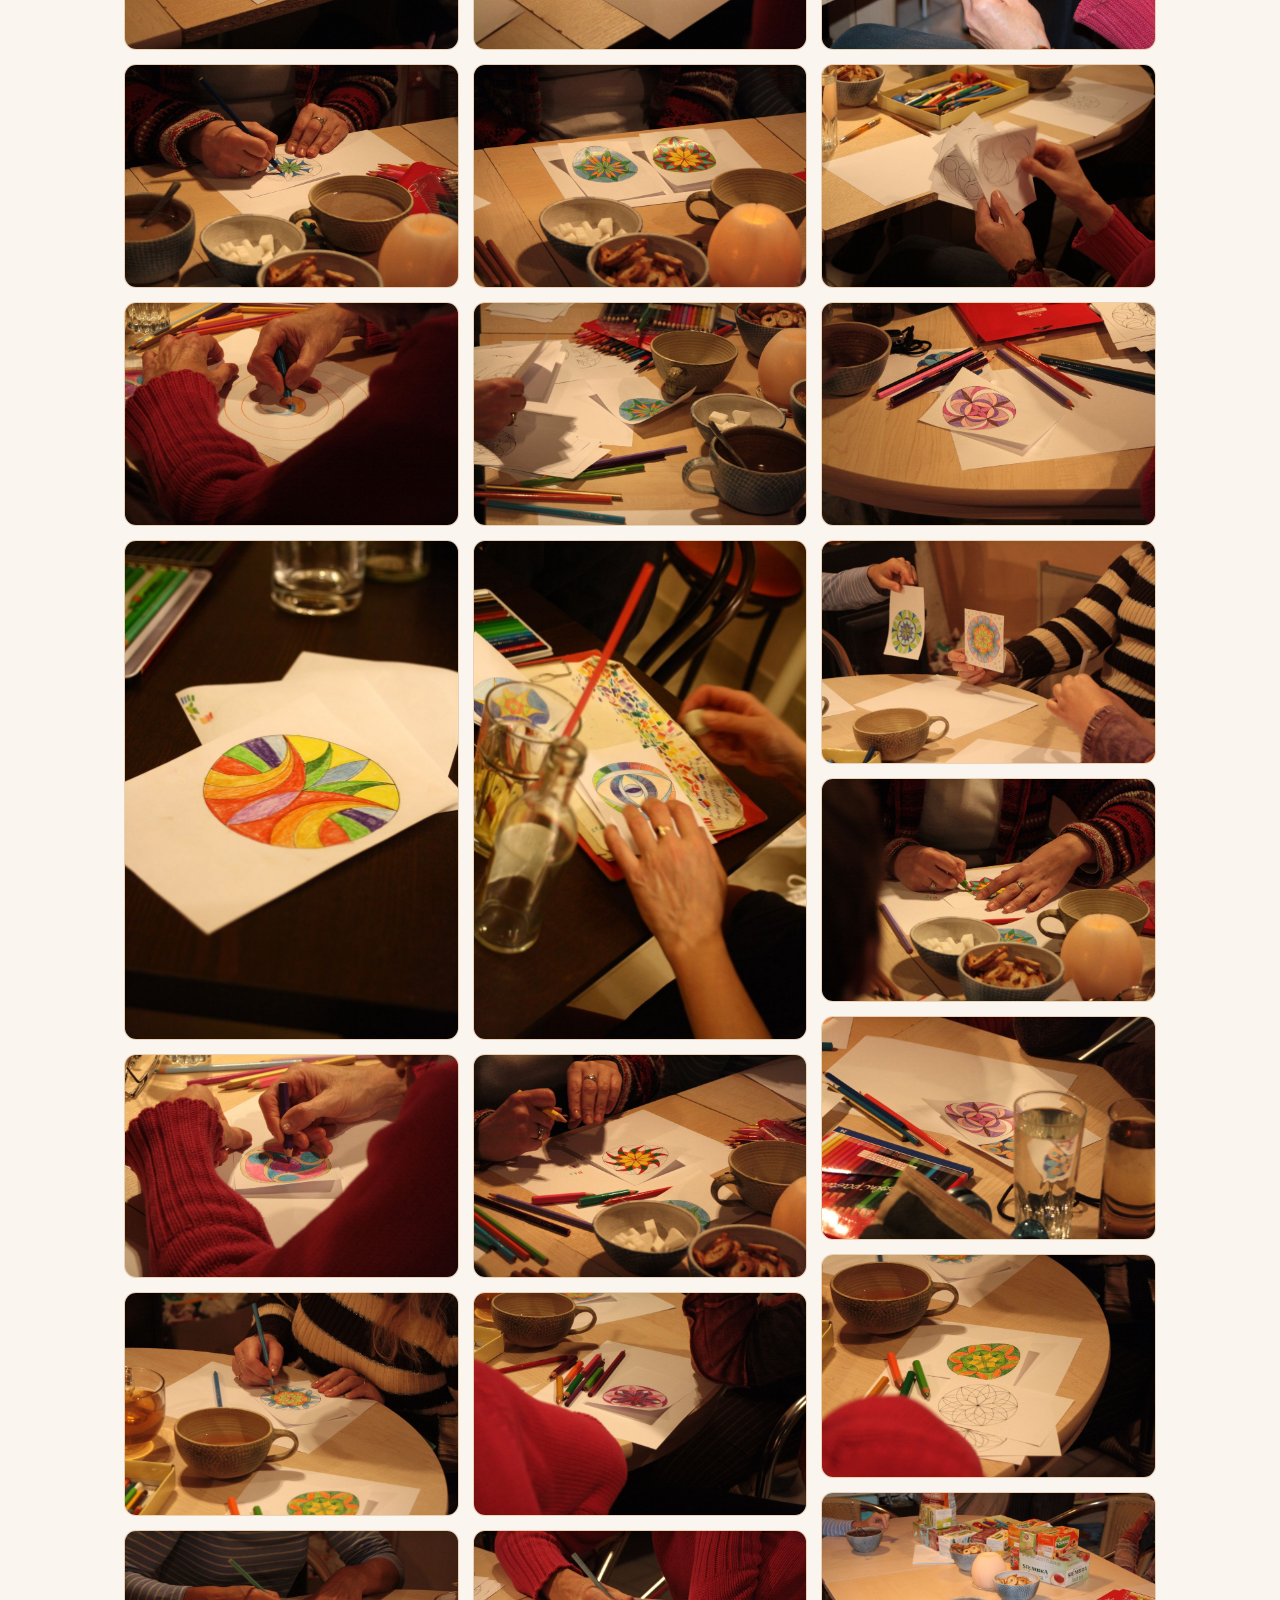
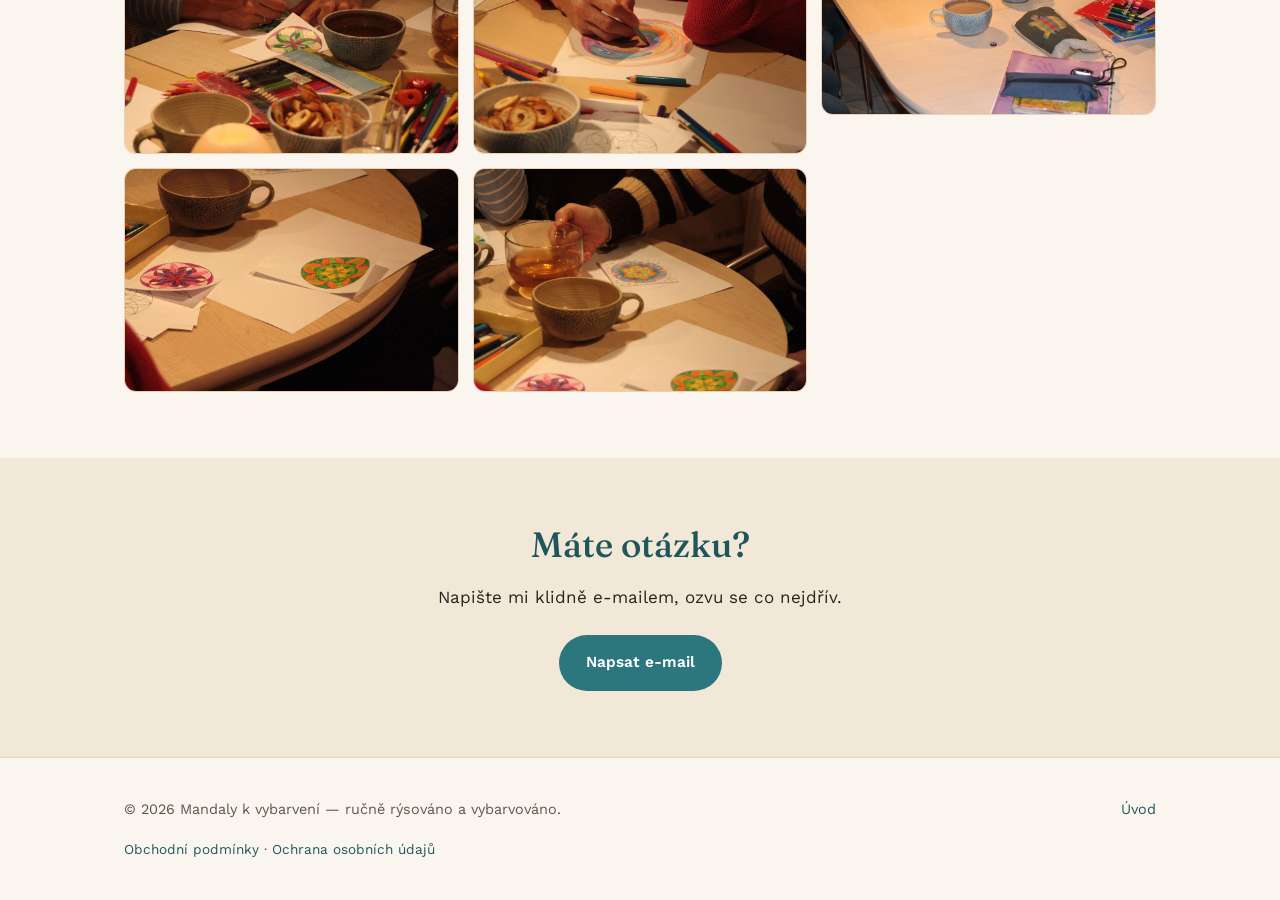
==== commit 8b51846c: "Hostovat písma přímo na webu místo Google Fonts, upravit zásady ochrany údajů Co-Authored-By: Claude" ====
--- a/dychanky.html
+++ b/dychanky.html
@@ -5,9 +5,8 @@
 <meta name="viewport" content="width=device-width, initial-scale=1.0">
 <title>Mandalové dýchánky — setkání nad mandalami | Mandaly k vybarvení</title>
 <meta name="description" content="Mandalové dýchánky — přijďte si vybarvit nebo vytvořit vlastní mandalu, dát si čaj nebo kávu a povídat si o mandalách i o životě. Příští setkání 17. 10. 2026, Praha 7.">
-<link rel="preconnect" href="https://fonts.googleapis.com">
-<link rel="preconnect" href="https://fonts.gstatic.com" crossorigin>
-<link href="https://fonts.googleapis.com/css2?family=Fraunces:opsz,wght@9..144,400;9..144,500;9..144,600&family=Work+Sans:wght@400;500;600&display=swap" rel="stylesheet">
+<link rel="preload" href="assets/fonts/fraunces-latin.woff2" as="font" type="font/woff2" crossorigin>
+<link rel="preload" href="assets/fonts/worksans-latin.woff2" as="font" type="font/woff2" crossorigin>
 <link rel="stylesheet" href="assets/style.css">
 </head>
 <body>
--- a/assets/style.css
+++ b/assets/style.css
@@ -1,3 +1,37 @@
+/* Self-hosted fonts (SIL OFL, see fonts/LICENSE.txt) */
+@font-face {
+  font-family: 'Fraunces';
+  font-style: normal;
+  font-weight: 400 600;
+  font-display: swap;
+  src: url(fonts/fraunces-latin-ext.woff2) format('woff2');
+  unicode-range: U+0100-02BA, U+02BD-02C5, U+02C7-02CC, U+02CE-02D7, U+02DD-02FF, U+0304, U+0308, U+0329, U+1D00-1DBF, U+1E00-1E9F, U+1EF2-1EFF, U+2020, U+20A0-20AB, U+20AD-20C0, U+2113, U+2C60-2C7F, U+A720-A7FF;
+}
+@font-face {
+  font-family: 'Fraunces';
+  font-style: normal;
+  font-weight: 400 600;
+  font-display: swap;
+  src: url(fonts/fraunces-latin.woff2) format('woff2');
+  unicode-range: U+0000-00FF, U+0131, U+0152-0153, U+02BB-02BC, U+02C6, U+02DA, U+02DC, U+0304, U+0308, U+0329, U+2000-206F, U+20AC, U+2122, U+2191, U+2193, U+2212, U+2215, U+FEFF, U+FFFD;
+}
+@font-face {
+  font-family: 'Work Sans';
+  font-style: normal;
+  font-weight: 400 600;
+  font-display: swap;
+  src: url(fonts/worksans-latin-ext.woff2) format('woff2');
+  unicode-range: U+0100-02BA, U+02BD-02C5, U+02C7-02CC, U+02CE-02D7, U+02DD-02FF, U+0304, U+0308, U+0329, U+1D00-1DBF, U+1E00-1E9F, U+1EF2-1EFF, U+2020, U+20A0-20AB, U+20AD-20C0, U+2113, U+2C60-2C7F, U+A720-A7FF;
+}
+@font-face {
+  font-family: 'Work Sans';
+  font-style: normal;
+  font-weight: 400 600;
+  font-display: swap;
+  src: url(fonts/worksans-latin.woff2) format('woff2');
+  unicode-range: U+0000-00FF, U+0131, U+0152-0153, U+02BB-02BC, U+02C6, U+02DA, U+02DC, U+0304, U+0308, U+0329, U+2000-206F, U+20AC, U+2122, U+2191, U+2193, U+2212, U+2215, U+FEFF, U+FFFD;
+}
+
 :root {
   --bg: #faf6ef;
   --bg-soft: #f1e8d8;
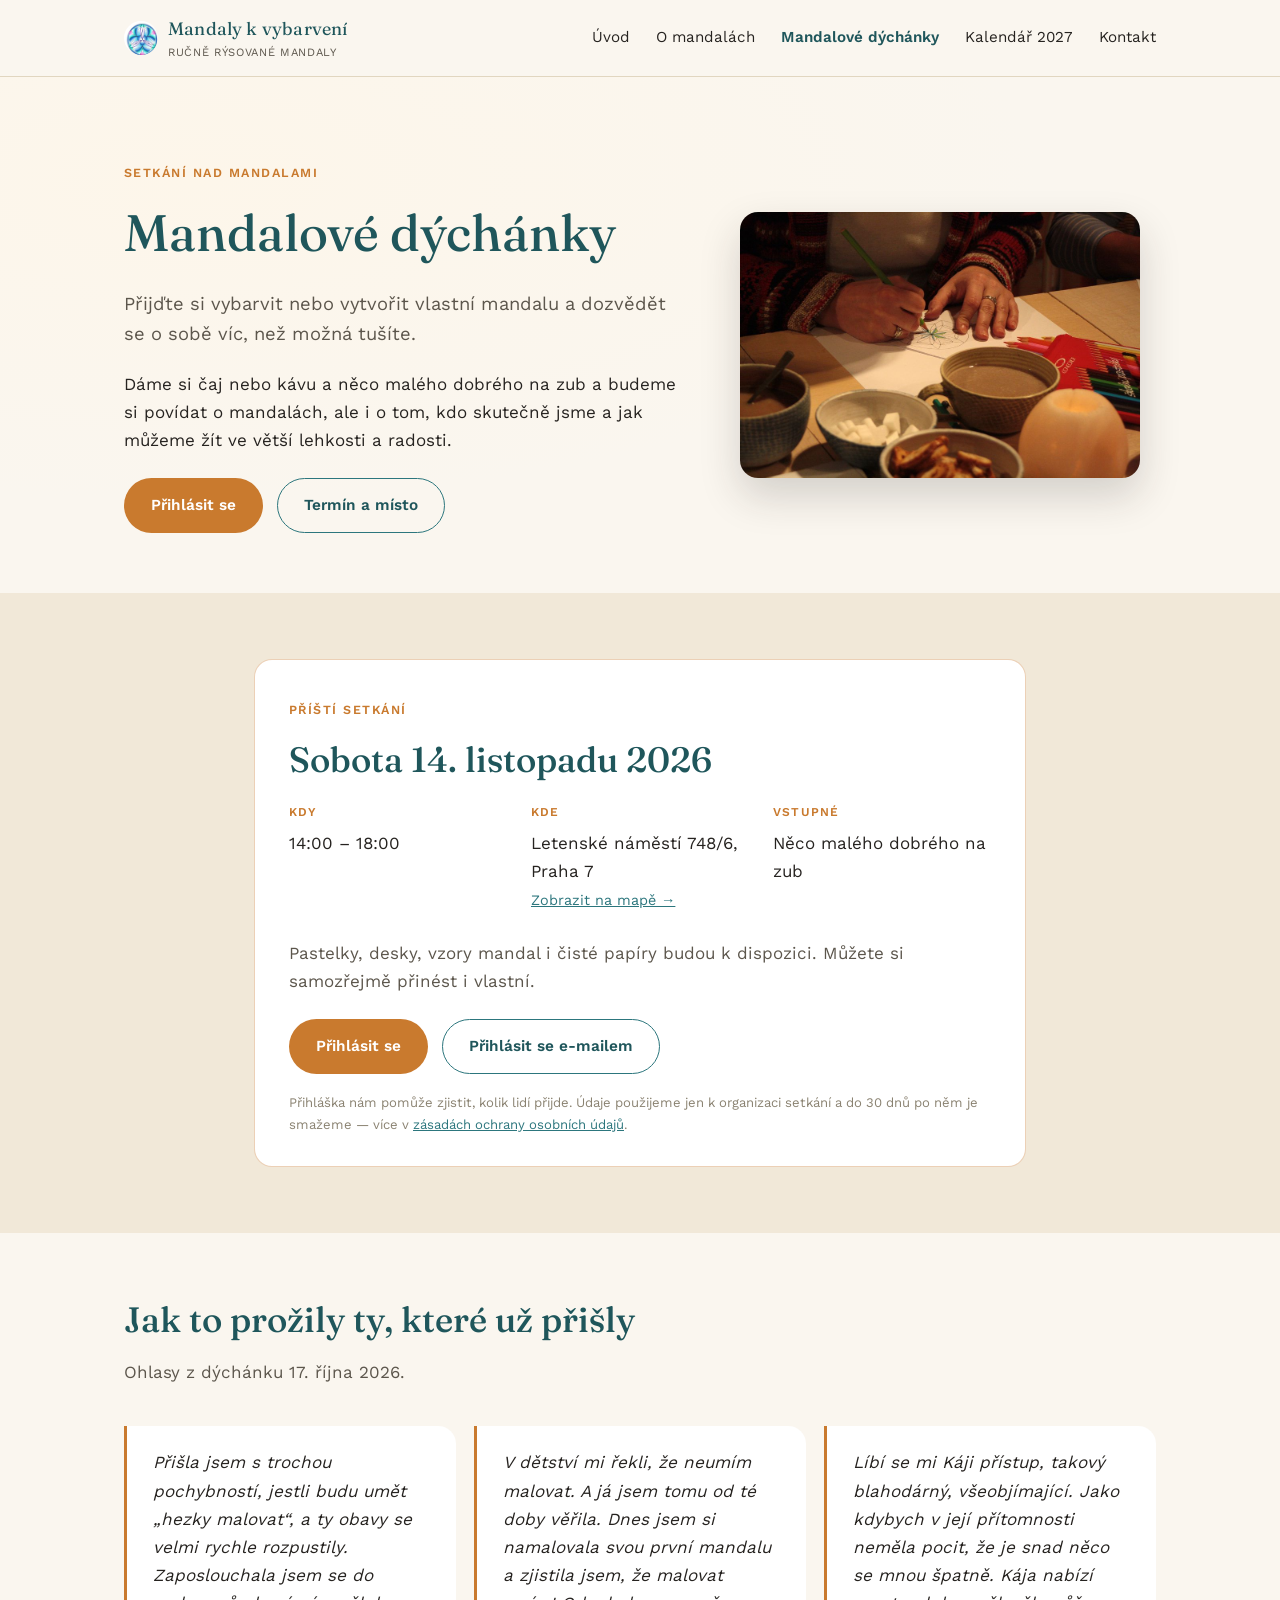
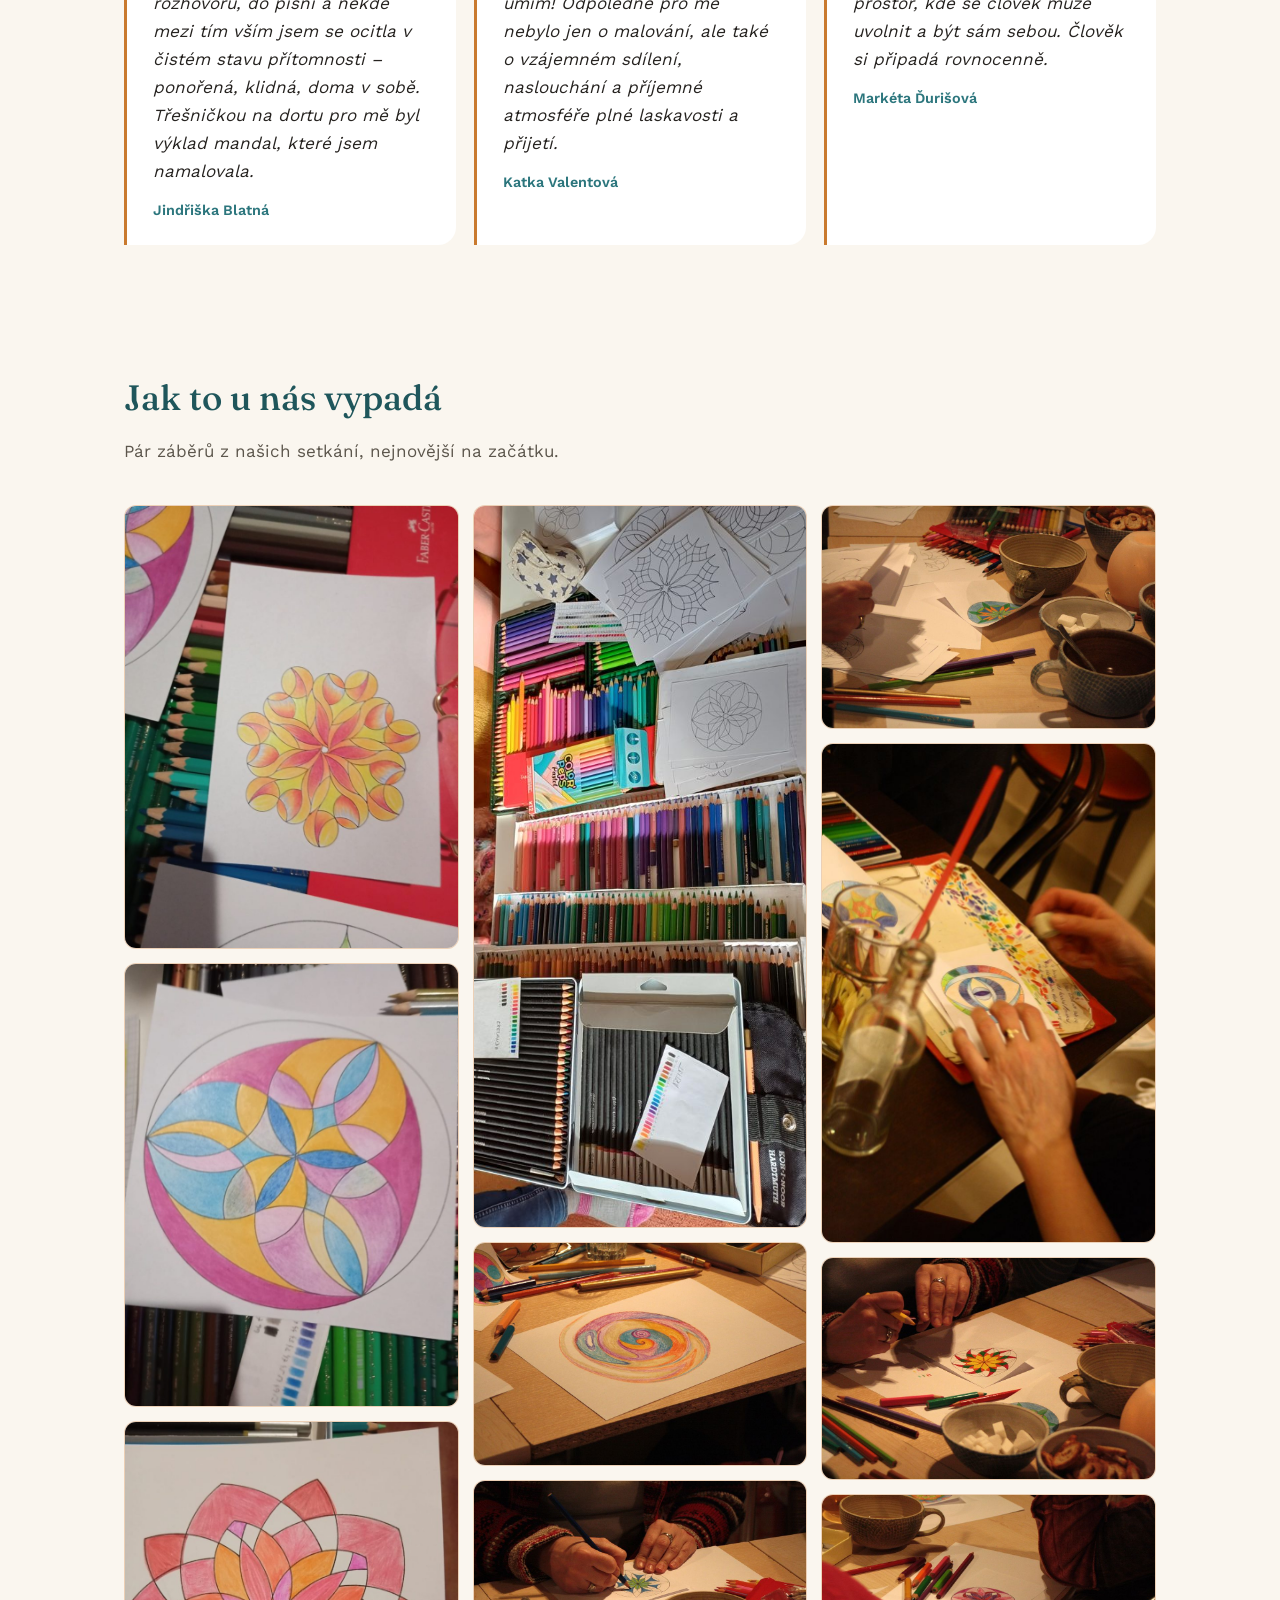
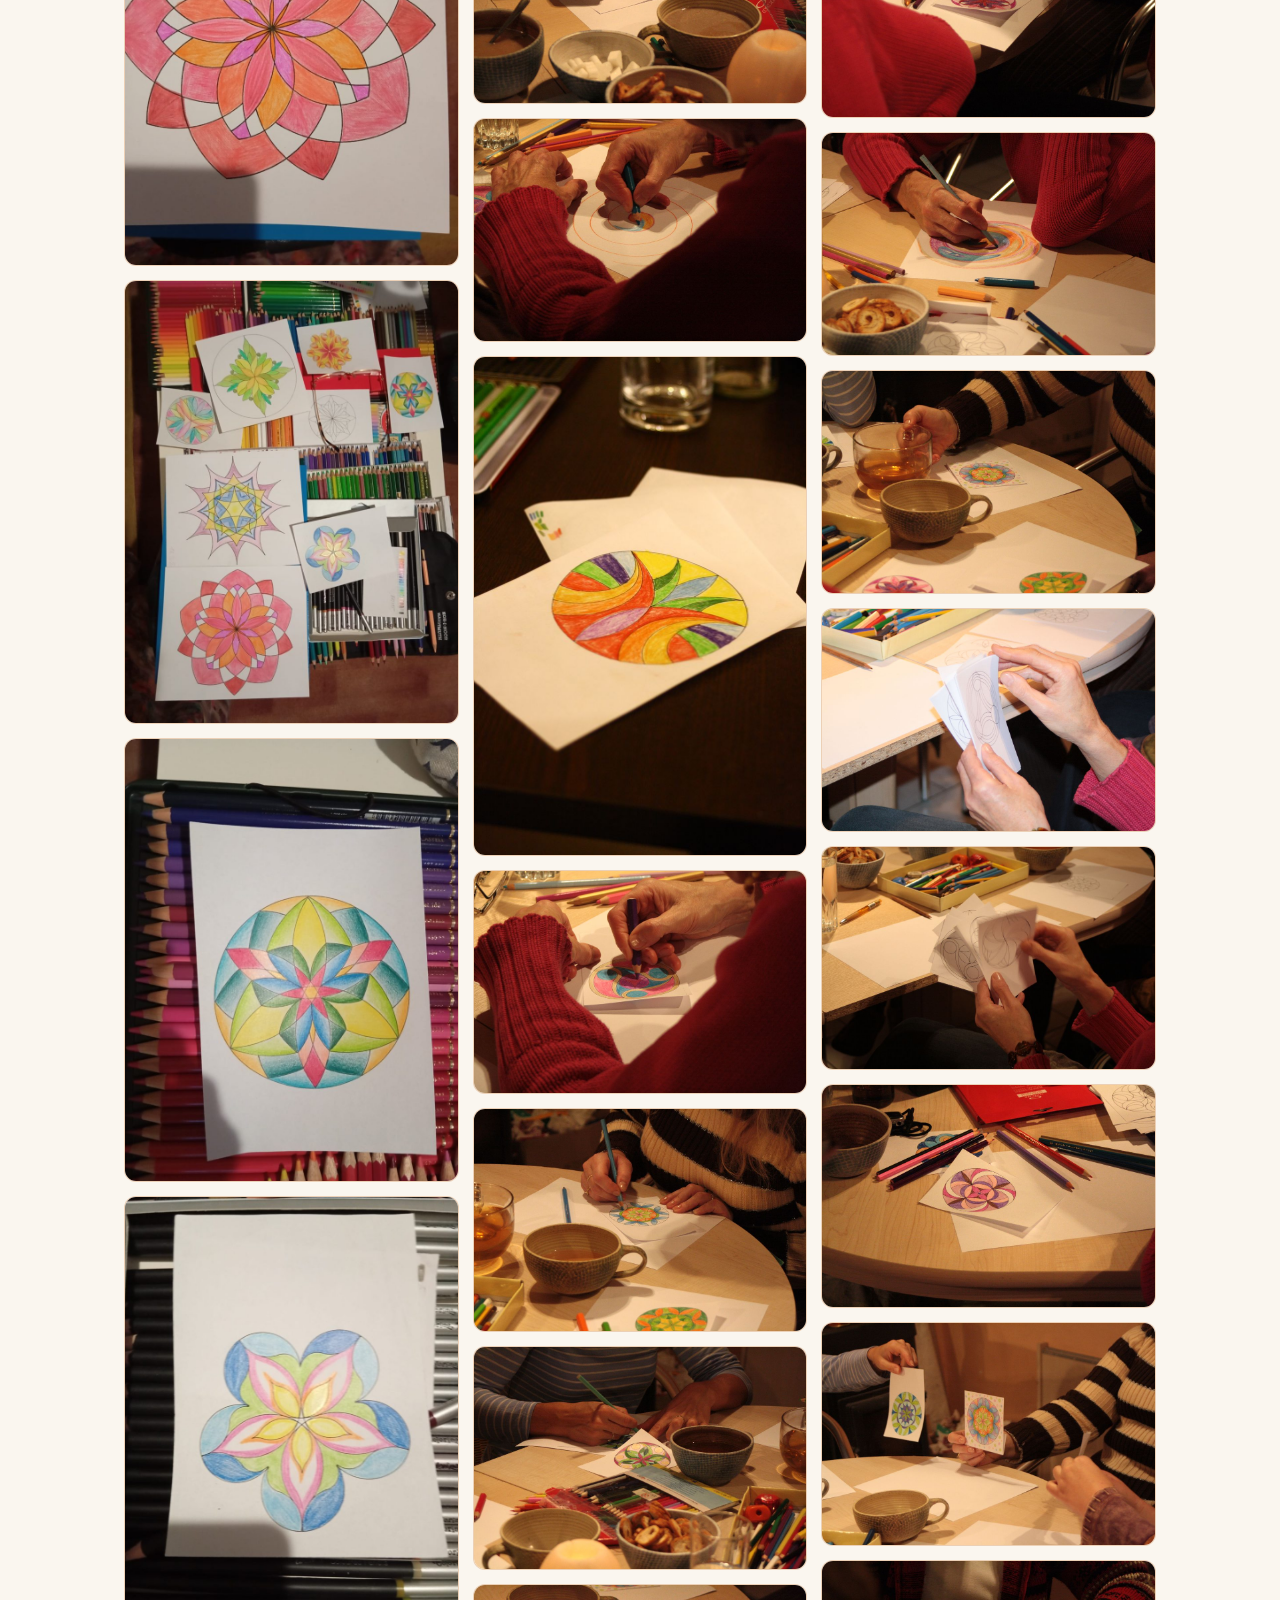
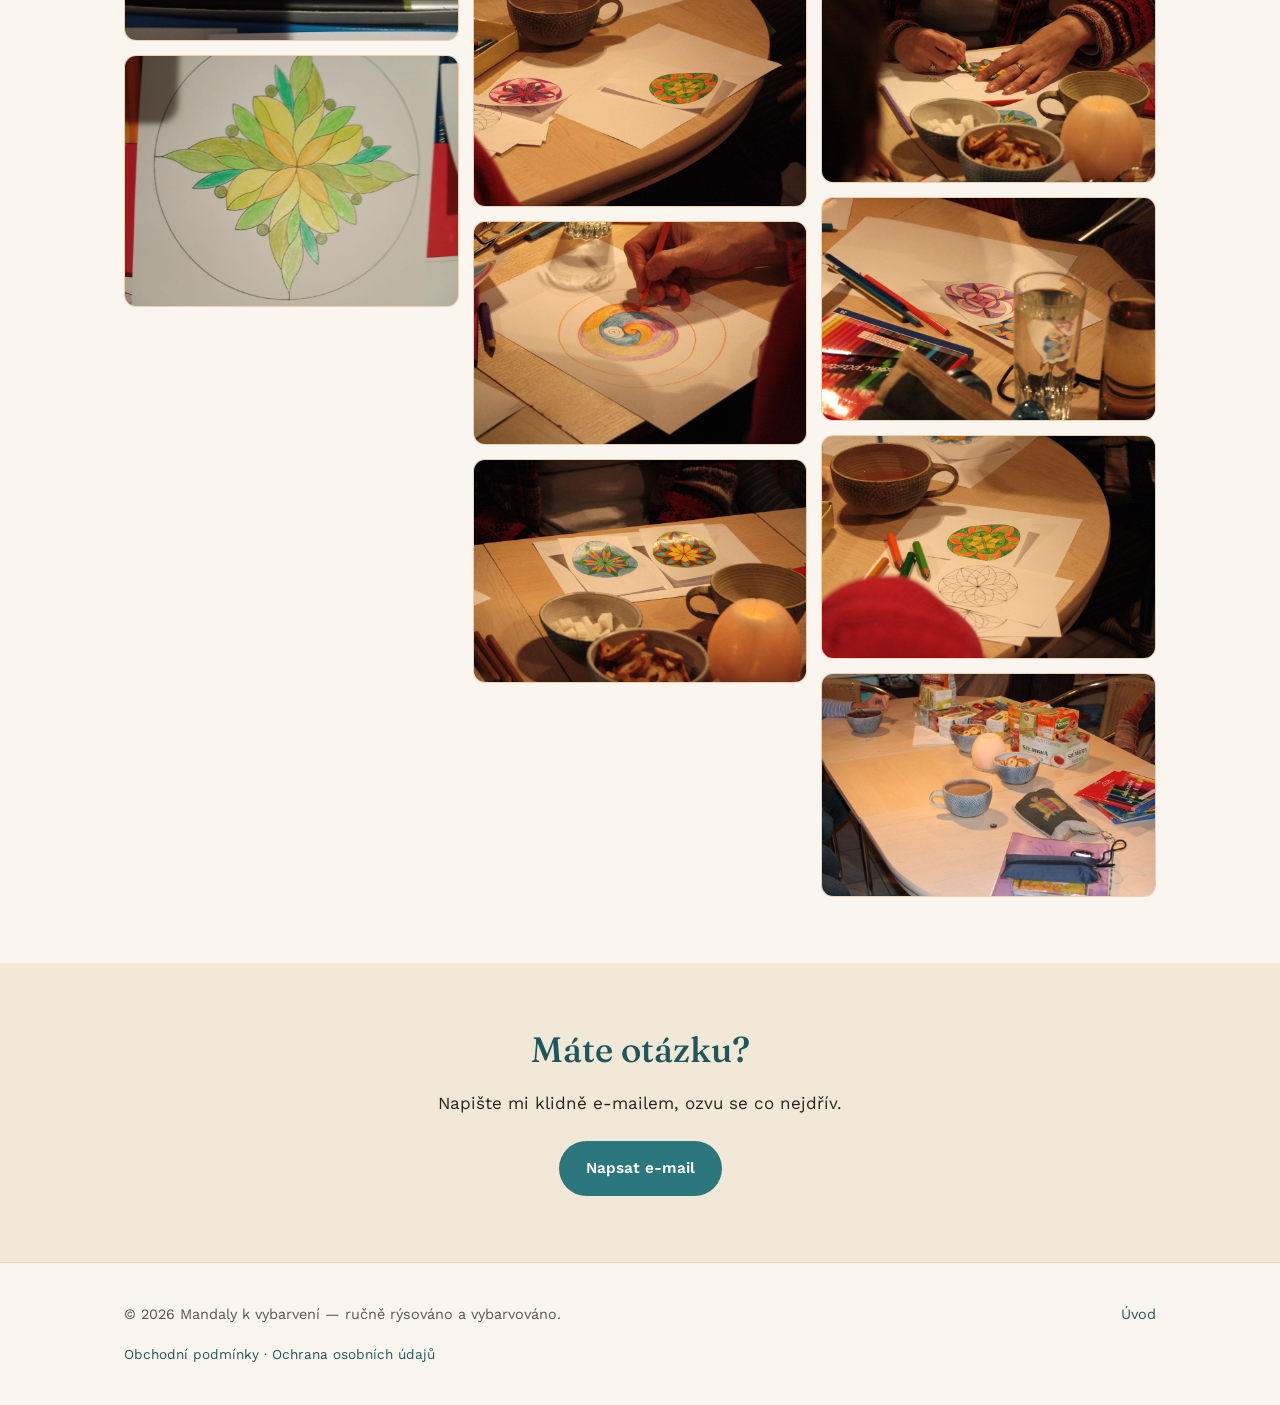
==== commit bb7b2ad4: "Dýchánky: termín 14. 11. 2026, první reference a nové fotky Co-Authored-By: Claude Sonnet 5.5 <norep" ====
--- a/dychanky.html
+++ b/dychanky.html
@@ -4,7 +4,7 @@
 <meta charset="UTF-8">
 <meta name="viewport" content="width=device-width, initial-scale=1.0">
 <title>Mandalové dýchánky — setkání nad mandalami | Mandaly k vybarvení</title>
-<meta name="description" content="Mandalové dýchánky — přijďte si vybarvit nebo vytvořit vlastní mandalu, dát si čaj nebo kávu a povídat si o mandalách i o životě. Příští setkání 17. 10. 2026, Praha 7.">
+<meta name="description" content="Mandalové dýchánky — přijďte si vybarvit nebo vytvořit vlastní mandalu, dát si čaj nebo kávu a povídat si o mandalách i o životě. Příští setkání 14. 11. 2026, Praha 7.">
 <link rel="preload" href="assets/fonts/fraunces-latin.woff2" as="font" type="font/woff2" crossorigin>
 <link rel="preload" href="assets/fonts/worksans-latin.woff2" as="font" type="font/woff2" crossorigin>
 <link rel="stylesheet" href="assets/style.css">
@@ -53,7 +53,7 @@
   <div class="wrap" style="max-width:820px;">
     <div class="event">
       <span class="eyebrow">Příští setkání</span>
-      <h2>Sobota 17. října 2026</h2>
+      <h2>Sobota 14. listopadu 2026</h2>
       <div class="event-facts">
         <div>
           <span class="label">Kdy</span>
@@ -72,7 +72,7 @@
       <p class="event-note">Pastelky, desky, vzory mandal i čisté papíry budou k dispozici. Můžete si samozřejmě přinést i vlastní.</p>
       <div class="btn-row">
         <a class="btn btn-accent" href="https://docs.google.com/forms/d/e/1FAIpQLSf0YW06lZc1OEmEF84vN3AP3RNbkjb6KkCi9llHg4GrzHF8ig/viewform" target="_blank" rel="noopener">Přihlásit se</a>
-        <a class="btn btn-ghost" href="mailto:kajakofra@gmail.com?subject=P%C5%99ihl%C3%A1%C5%A1ka%20na%20Mandalov%C3%A9%20d%C3%BDch%C3%A1nky%2017.%2010.%202026&amp;body=Jm%C3%A9no%20a%20p%C5%99%C3%ADjmen%C3%AD%3A%0D%0APo%C4%8Det%20osob%3A%0D%0A">Přihlásit se e-mailem</a>
+        <a class="btn btn-ghost" href="mailto:kajakofra@gmail.com?subject=P%C5%99ihl%C3%A1%C5%A1ka%20na%20Mandalov%C3%A9%20d%C3%BDch%C3%A1nky%2014.%2011.%202026&amp;body=Jm%C3%A9no%20a%20p%C5%99%C3%ADjmen%C3%AD%3A%0D%0APo%C4%8Det%20osob%3A%0D%0A">Přihlásit se e-mailem</a>
       </div>
       <p class="event-privacy">Přihláška nám pomůže zjistit, kolik lidí přijde. Údaje použijeme jen k organizaci setkání a do 30 dnů po něm je smažeme — více v <a href="ochrana-udaju.html">zásadách ochrany osobních údajů</a>.</p>
     </div>
@@ -82,10 +82,41 @@
 <section>
   <div class="wrap">
     <div class="section-head">
+      <h2>Jak to prožily ty, které už přišly</h2>
+      <p>Ohlasy z dýchánku 17. října 2026.</p>
+    </div>
+    <div class="quote-strip">
+      <div class="quote">
+        <p>Přišla jsem s trochou pochybností, jestli budu umět „hezky malovat“, a ty obavy se velmi rychle rozpustily. Zaposlouchala jsem se do rozhovorů, do písní a někde mezi tím vším jsem se ocitla v čistém stavu přítomnosti – ponořená, klidná, doma v sobě. Třešničkou na dortu pro mě byl výklad mandal, které jsem namalovala.</p>
+        <p class="quote-by">Jindřiška Blatná</p>
+      </div>
+      <div class="quote">
+        <p>V dětství mi řekli, že neumím malovat. A já jsem tomu od té doby věřila. Dnes jsem si namalovala svou první mandalu a zjistila jsem, že malovat umím! Odpoledne pro mě nebylo jen o malování, ale také o vzájemném sdílení, naslouchání a příjemné atmosféře plné laskavosti a přijetí.</p>
+        <p class="quote-by">Katka Valentová</p>
+      </div>
+      <div class="quote">
+        <p>Líbí se mi Káji přístup, takový blahodárný, všeobjímající. Jako kdybych v její přítomnosti neměla pocit, že je snad něco se mnou špatně. Kája nabízí prostor, kde se člověk může uvolnit a být sám sebou. Člověk si připadá rovnocenně.</p>
+        <p class="quote-by">Markéta Ďurišová</p>
+      </div>
+    </div>
+  </div>
+</section>
+
+<section>
+  <div class="wrap">
+    <div class="section-head">
       <h2>Jak to u nás vypadá</h2>
-      <p>Pár záběrů z našich dřívějších setkání.</p>
+      <p>Pár záběrů z našich setkání, nejnovější na začátku.</p>
     </div>
     <div class="photo-wall">
+      <img loading="lazy" src="assets/dychanky/dychanek-29.jpg" alt="Žlutooranžová vybarvená mandala mezi pastelkami" width="752" height="1000">
+      <img loading="lazy" src="assets/dychanky/dychanek-30.jpg" alt="Vybarvená mandala v modrých, žlutých a růžových barvách" width="752" height="1000">
+      <img loading="lazy" src="assets/dychanky/dychanek-31.jpg" alt="Růžovooranžová vybarvená mandala jako květ" width="752" height="1000">
+      <img loading="lazy" src="assets/dychanky/dychanek-32.jpg" alt="Několik vybarvených mandal mezi pastelkami" width="752" height="1000">
+      <img loading="lazy" src="assets/dychanky/dychanek-33.jpg" alt="Vybarvená mandala v zelených a modrých barvách" width="752" height="1000">
+      <img loading="lazy" src="assets/dychanky/dychanek-34.jpg" alt="Vybarvená květovitá mandala v pastelových barvách" width="752" height="1000">
+      <img loading="lazy" src="assets/dychanky/dychanek-35.jpg" alt="Zelenožlutá vybarvená mandala" width="1000" height="753">
+      <img loading="lazy" src="assets/dychanky/dychanek-36.jpg" alt="Krabice pastelek a vzory mandal připravené na stole" width="461" height="1000">
       <img loading="lazy" src="assets/dychanky/dychanek-01.jpg" alt="Vybarvená spirálová mandala na stole" width="1000" height="667">
       <img loading="lazy" src="assets/dychanky/dychanek-03.jpg" alt="Vybarvování mandaly u čaje se svíčkou" width="1000" height="667">
       <img loading="lazy" src="assets/dychanky/dychanek-04.jpg" alt="Vybarvování mandaly pastelkami" width="1000" height="667">
--- a/assets/style.css
+++ b/assets/style.css
@@ -409,6 +409,8 @@
 
 .quote p { font-style: italic; color: var(--ink); margin-bottom: 0; }
 
+.quote-by { margin: 14px 0 0 !important; font-style: normal !important; font-weight: 600; font-size: 0.9rem; color: var(--primary) !important; }
+
 .quote-strip {
   display: grid;
   gap: 18px;
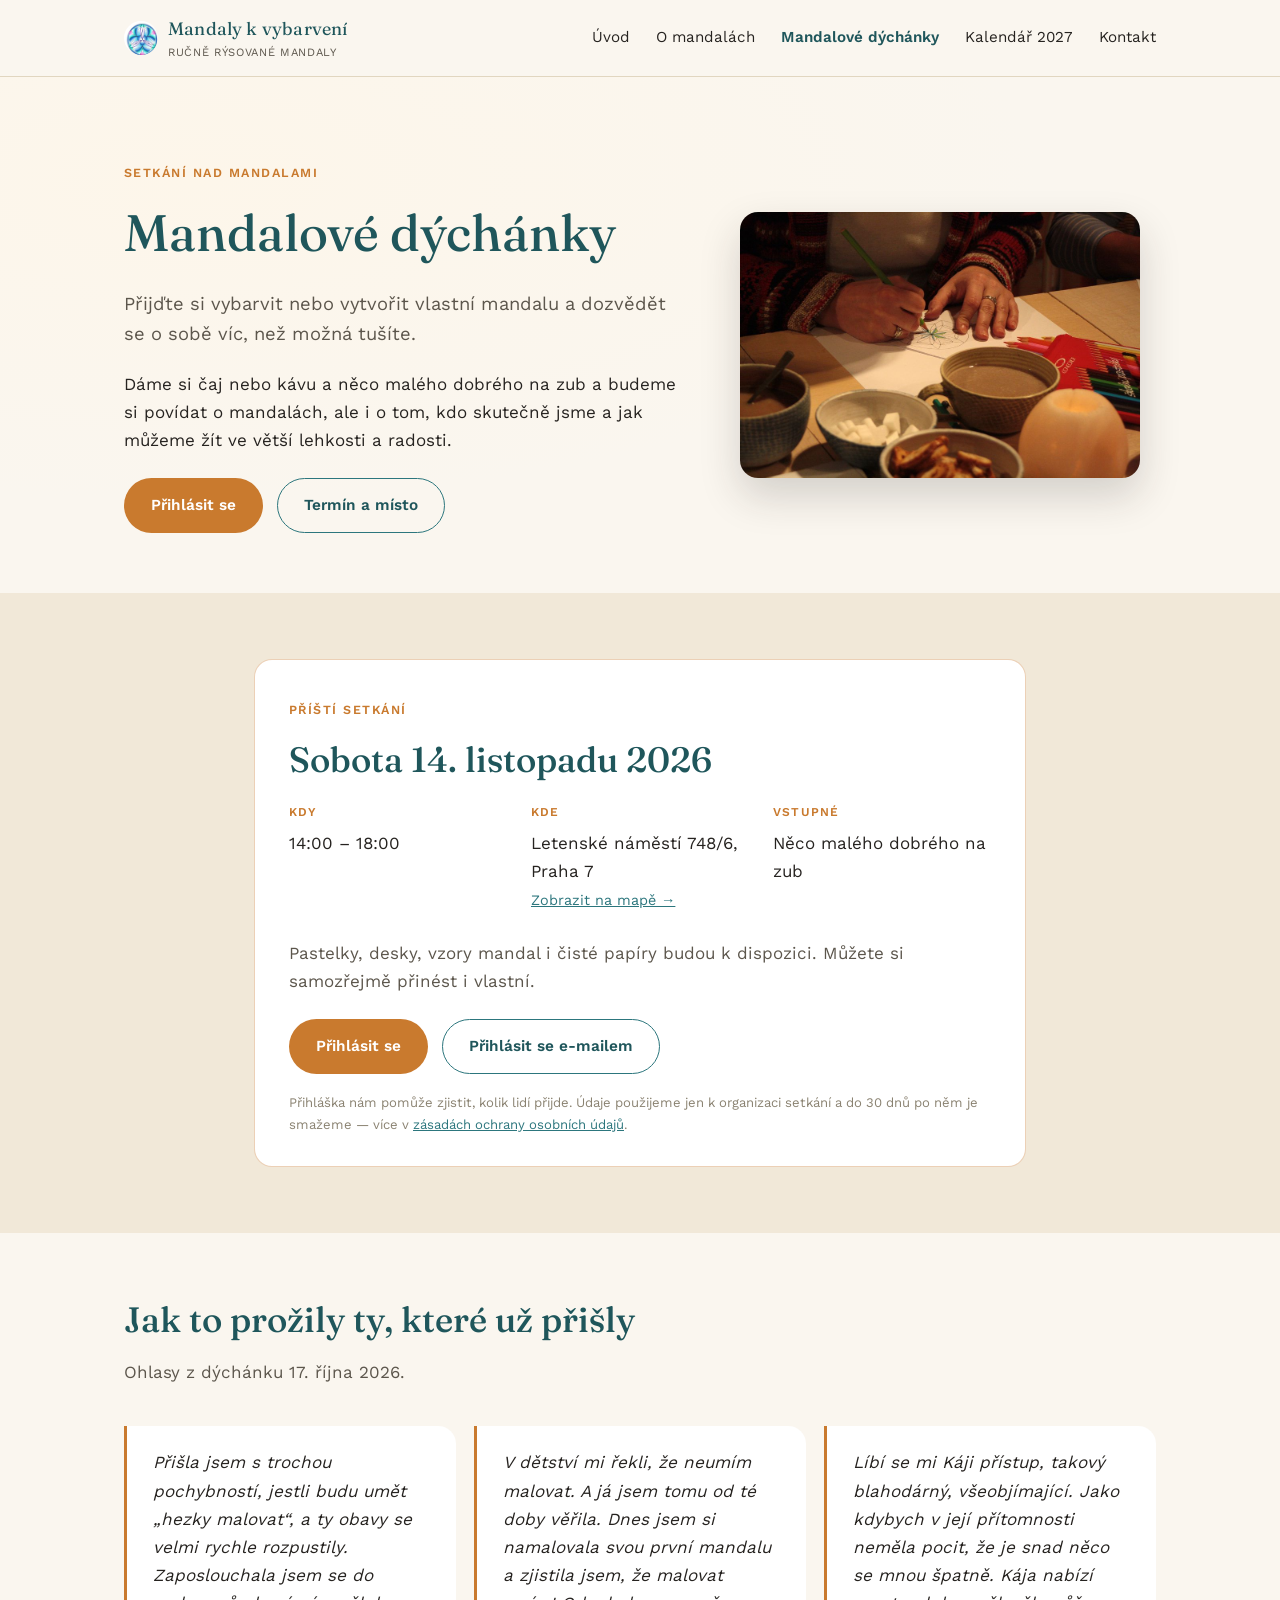
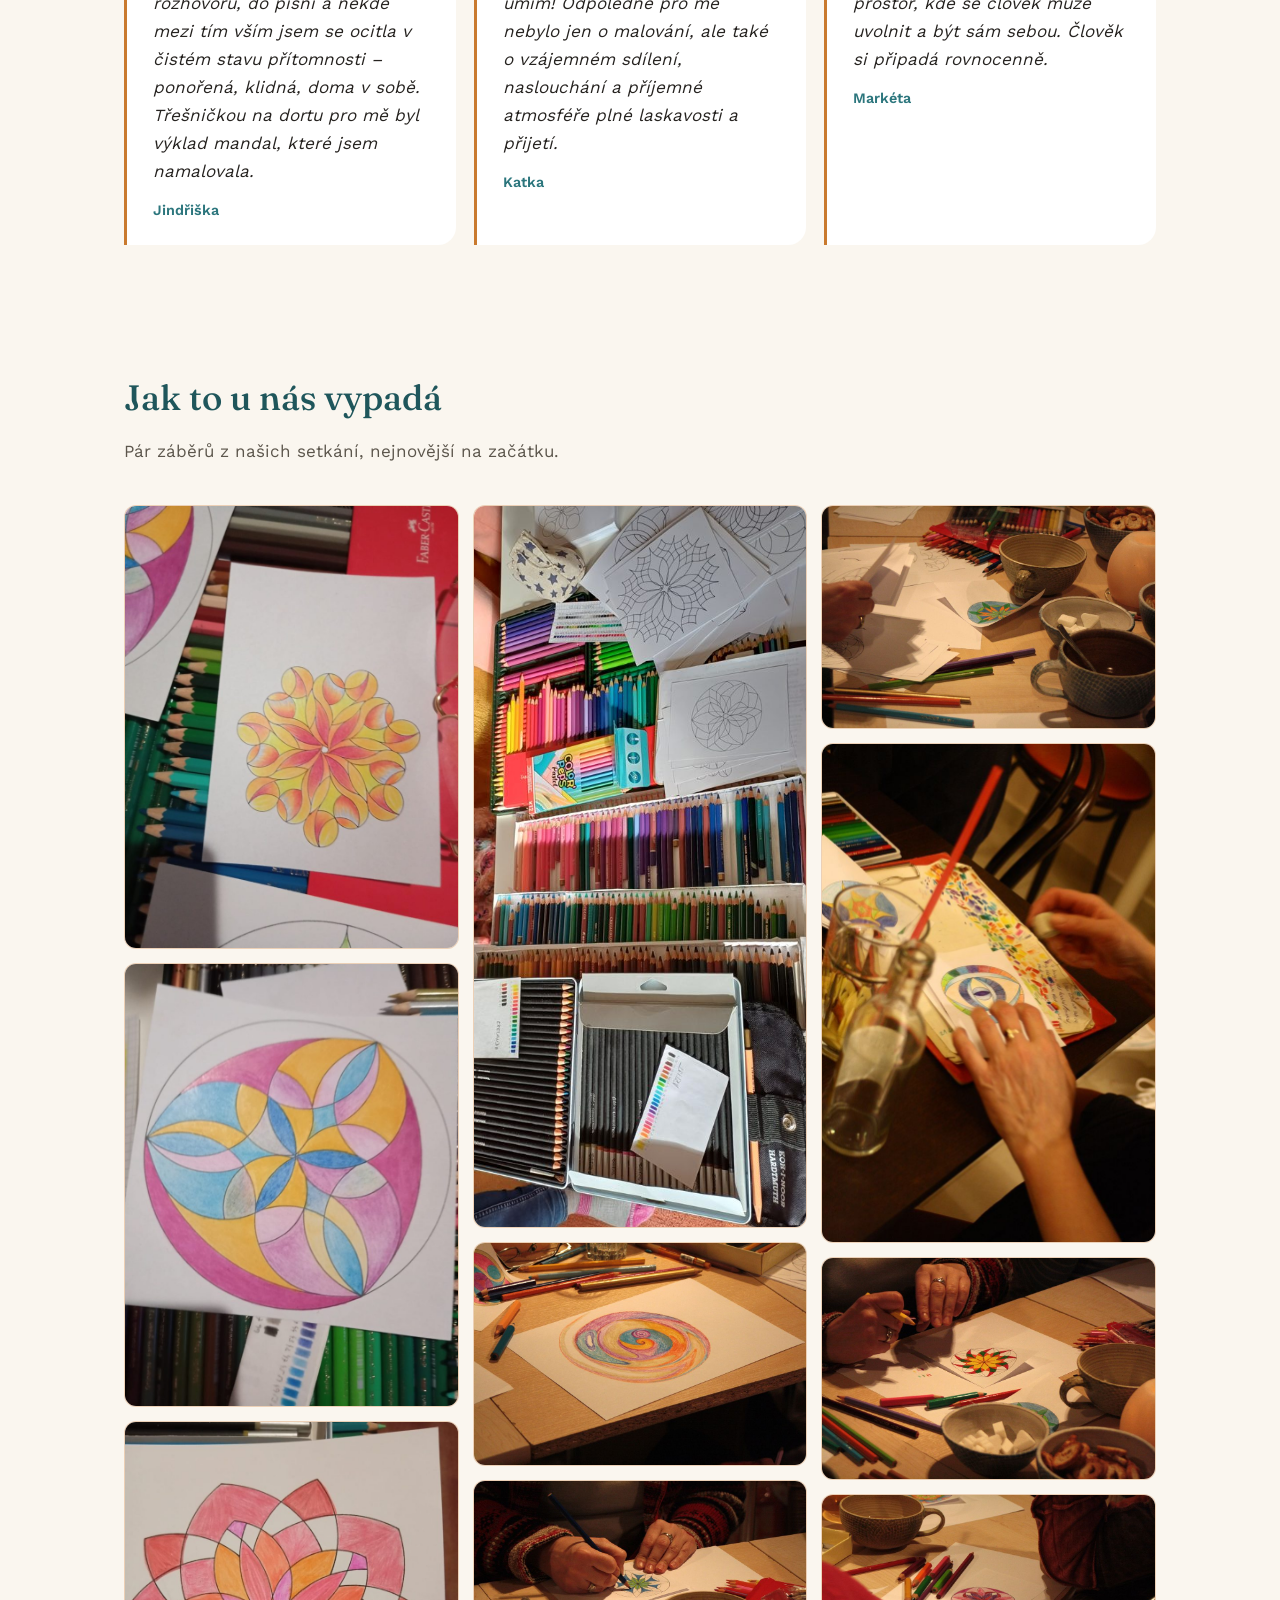
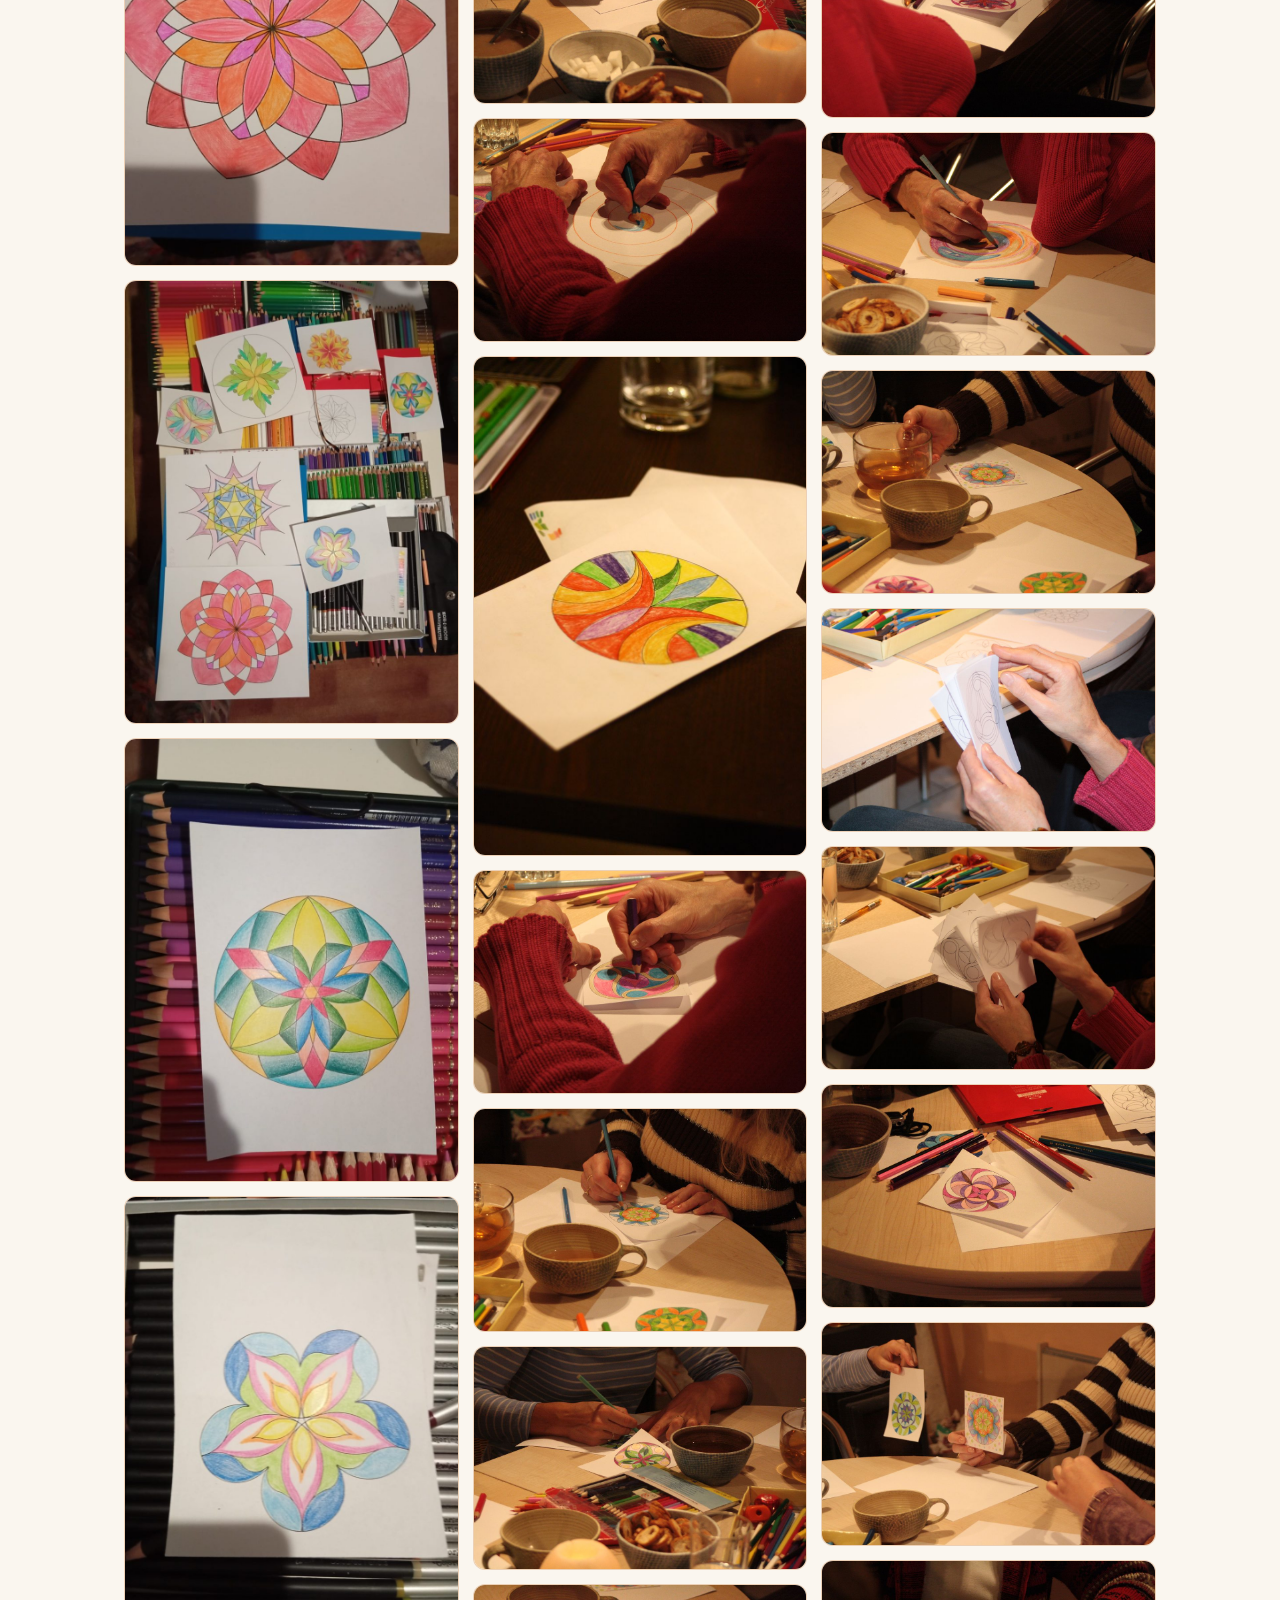
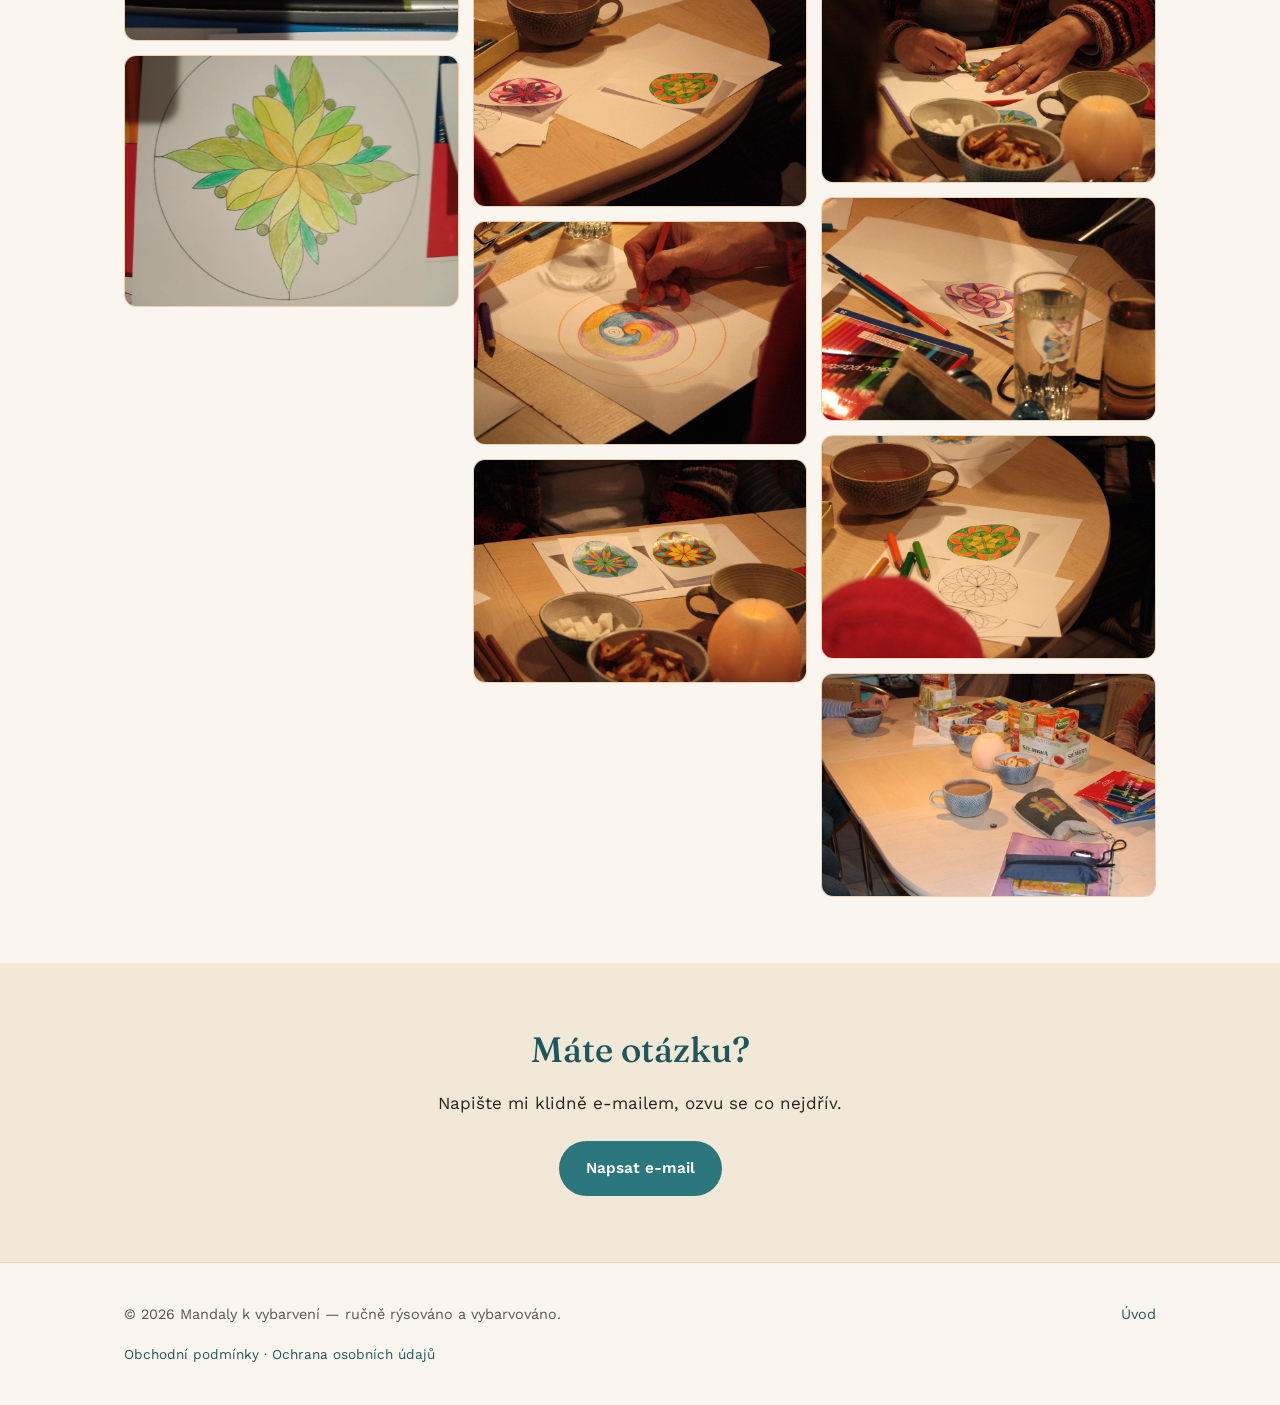
==== commit 0d72102b: "Reference bez příjmení Co-Authored-By: Claude Sonnet 5.5 <noreply@anthropic.com>" ====
--- a/dychanky.html
+++ b/dychanky.html
@@ -88,15 +88,15 @@
     <div class="quote-strip">
       <div class="quote">
         <p>Přišla jsem s trochou pochybností, jestli budu umět „hezky malovat“, a ty obavy se velmi rychle rozpustily. Zaposlouchala jsem se do rozhovorů, do písní a někde mezi tím vším jsem se ocitla v čistém stavu přítomnosti – ponořená, klidná, doma v sobě. Třešničkou na dortu pro mě byl výklad mandal, které jsem namalovala.</p>
-        <p class="quote-by">Jindřiška Blatná</p>
+        <p class="quote-by">Jindřiška</p>
       </div>
       <div class="quote">
         <p>V dětství mi řekli, že neumím malovat. A já jsem tomu od té doby věřila. Dnes jsem si namalovala svou první mandalu a zjistila jsem, že malovat umím! Odpoledne pro mě nebylo jen o malování, ale také o vzájemném sdílení, naslouchání a příjemné atmosféře plné laskavosti a přijetí.</p>
-        <p class="quote-by">Katka Valentová</p>
+        <p class="quote-by">Katka</p>
       </div>
       <div class="quote">
         <p>Líbí se mi Káji přístup, takový blahodárný, všeobjímající. Jako kdybych v její přítomnosti neměla pocit, že je snad něco se mnou špatně. Kája nabízí prostor, kde se člověk může uvolnit a být sám sebou. Člověk si připadá rovnocenně.</p>
-        <p class="quote-by">Markéta Ďurišová</p>
+        <p class="quote-by">Markéta</p>
       </div>
     </div>
   </div>
